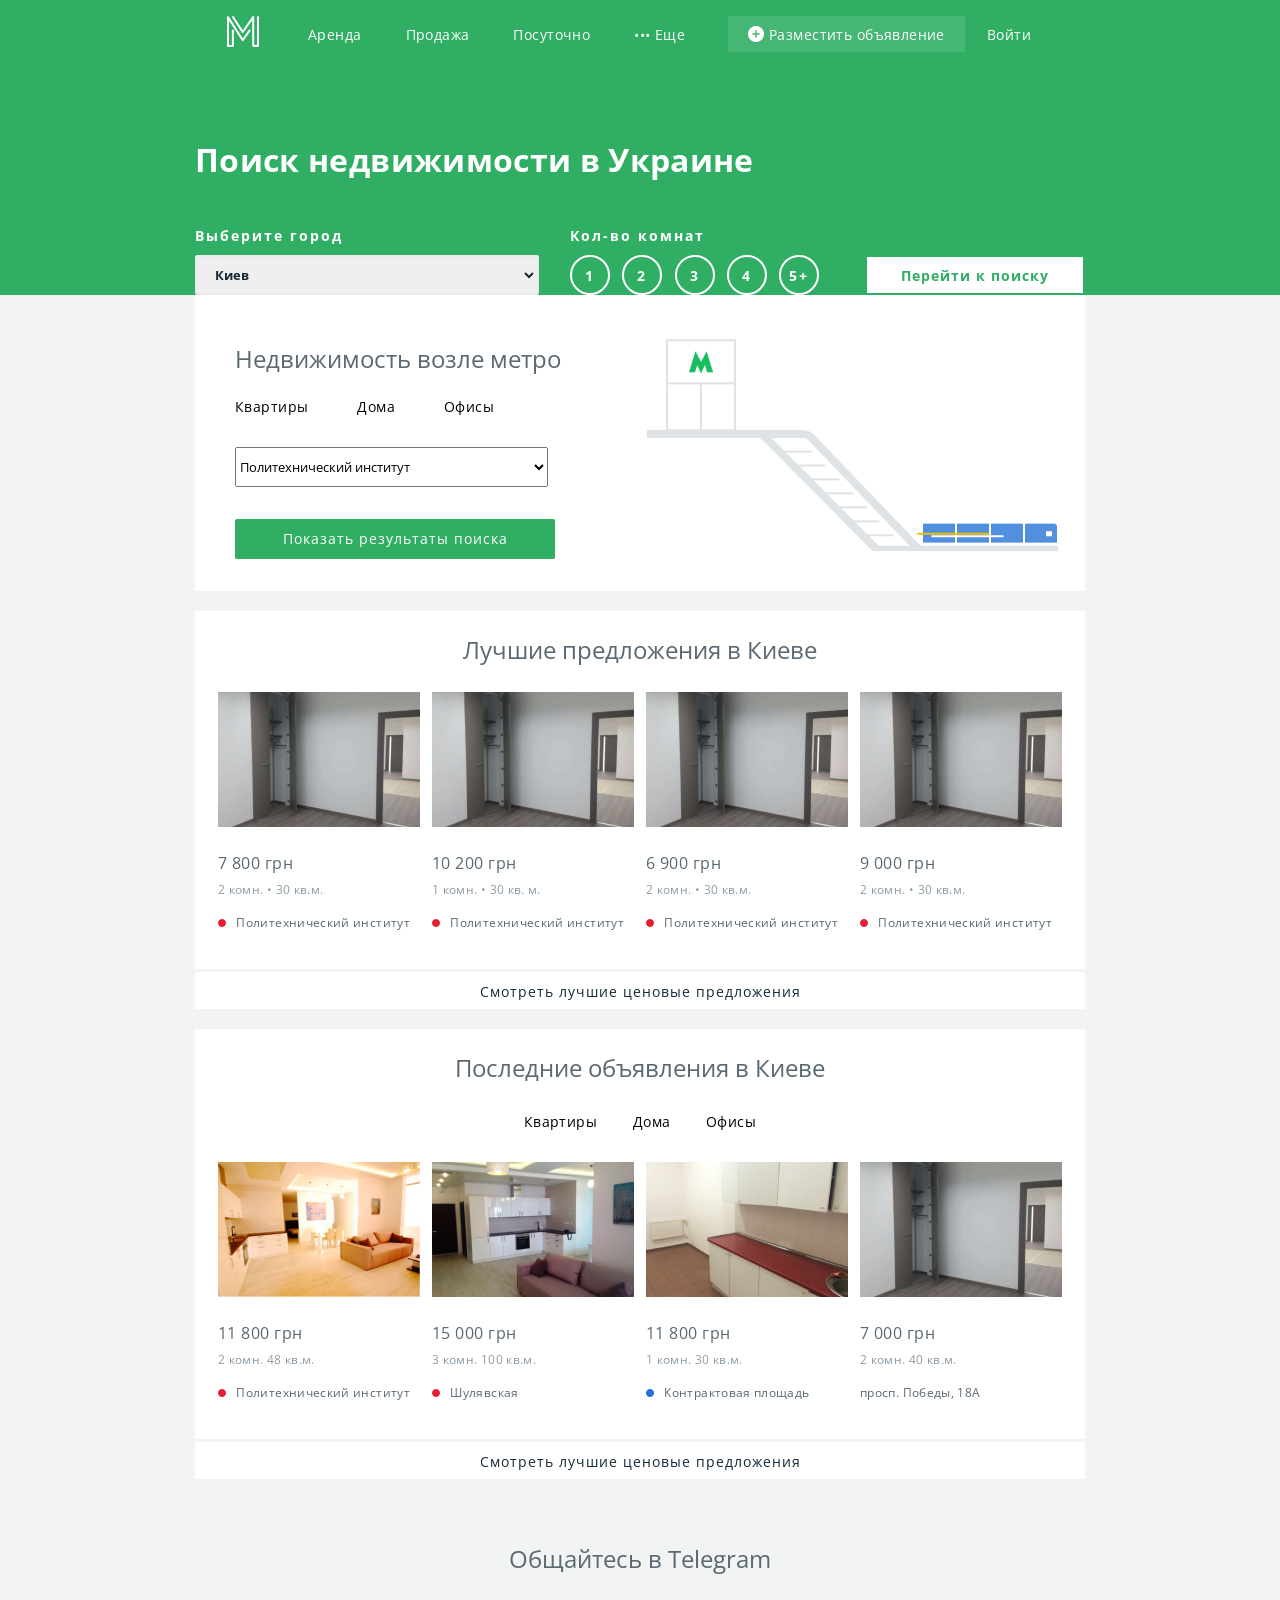
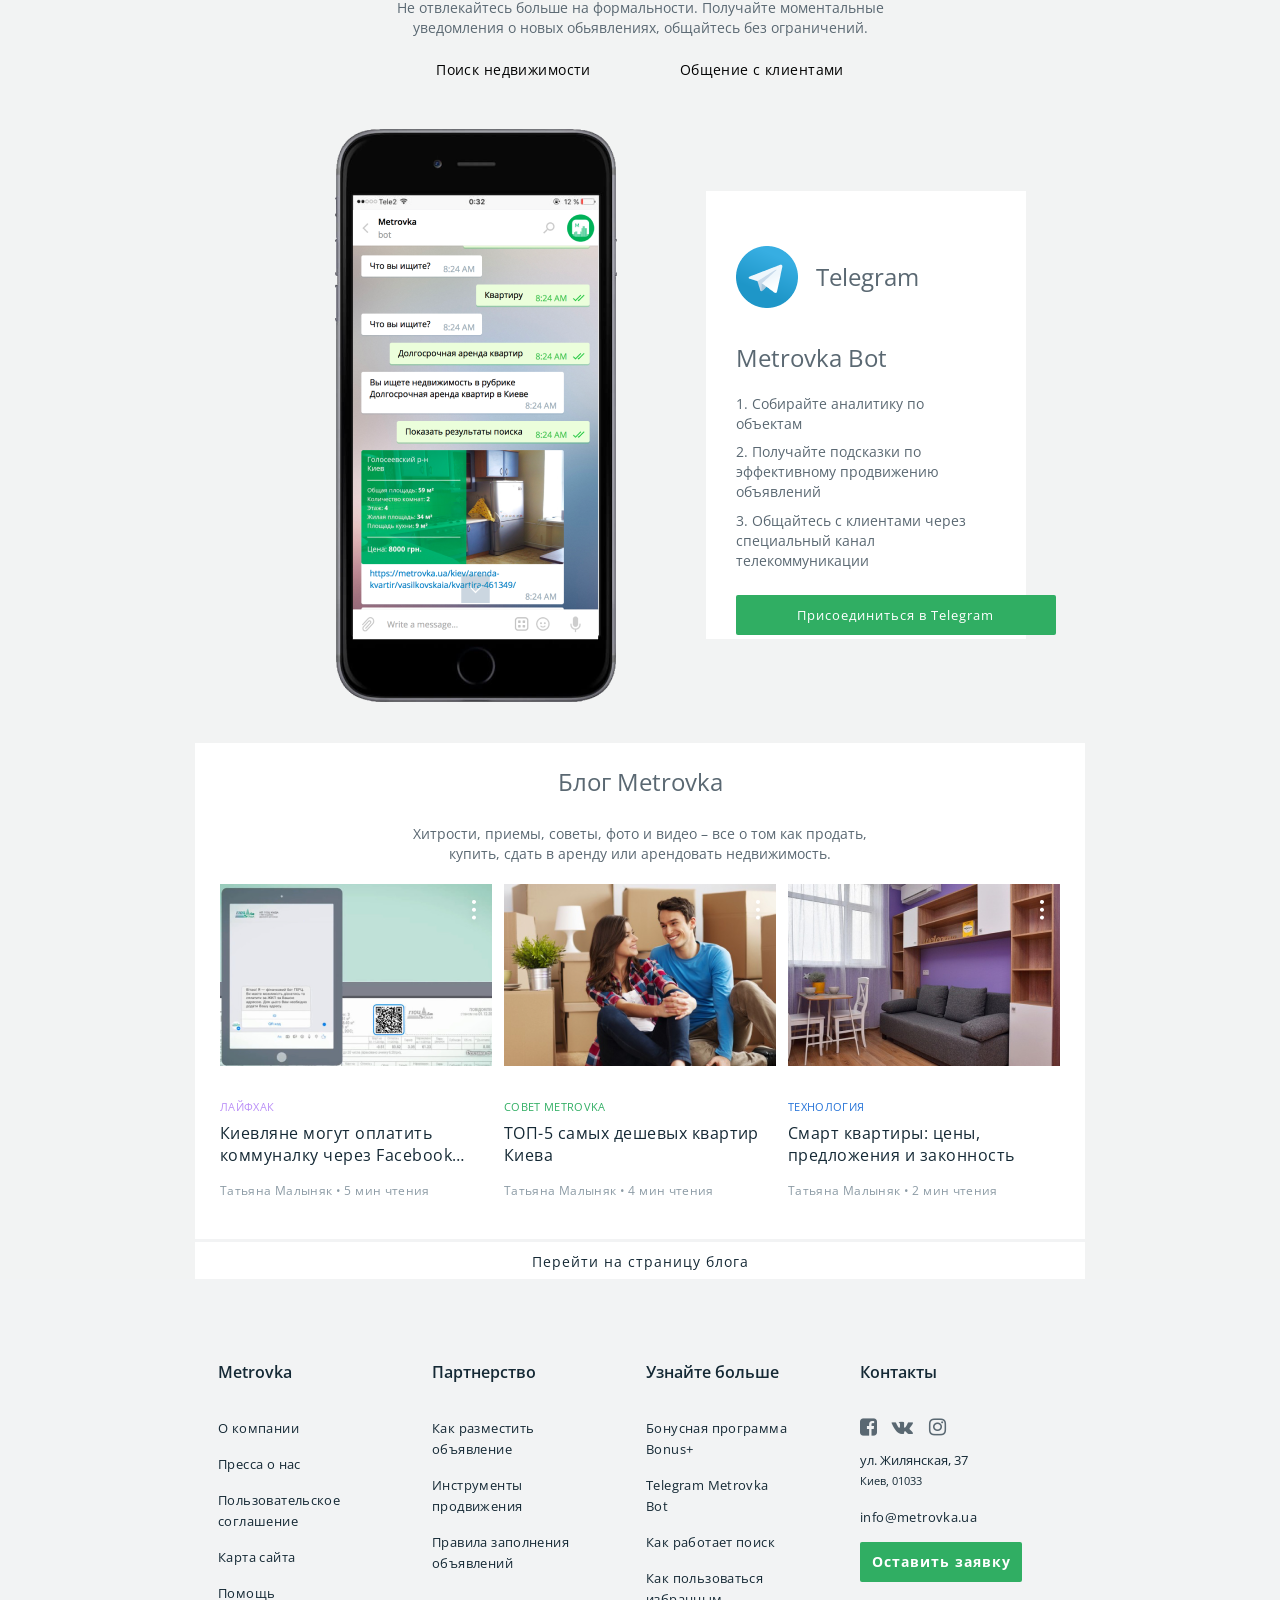
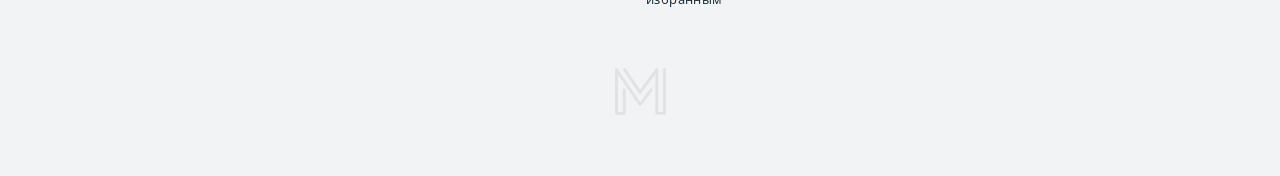
==== index.html @ c23dddf8 "Initial commit" ====
<!DOCTYPE html>
<html lang="en">
<head>
    <meta charset="UTF-8">
    <title>Metrovka – Поиск недвижимости в Украине</title>
    <meta name="viewport" content="width=device-width, initial-scale=1">
    <link href="app/style.css" rel="stylesheet">
    <link href="https://fonts.googleapis.com/css?family=Open+Sans" rel="stylesheet">
    <link href="https://maxcdn.bootstrapcdn.com/font-awesome/4.7.0/css/font-awesome.min.css" rel="stylesheet" integrity="sha384-wvfXpqpZZVQGK6TAh5PVlGOfQNHSoD2xbE+QkPxCAFlNEevoEH3Sl0sibVcOQVnN" crossorigin="anonymous">
</head>
<body>

<header class="header homepage-header">
    <div class="header__container">
        <nav class="header__nav homepage-header__nav">
            <div class="header__nav-logo"><a href="#"><img src="materials/img/logo-header.png"></a></div>
            <ul class="header__nav-choose">
                <li class="nav__link nav__link-white"><a href="#" >Аренда</a></li>
                <li class="nav__link nav__link-white"><a href="#" >Продажа</a></li>
                <li class="nav__link nav__link-white"><a href="#" >Посуточно</a></li>
                <li class="nav__link nav__link-white"><a href="#" > ••• Еще</a></li>
            </ul>
            <ul class="header__nav-actions">
                <li class="nav__link nav__link-white nav__post"><a href="#"><img src="materials/img/plus.png"> Разместить объявление</a></li>
                <li class="nav__link nav__link-white header__signin"><a href="#">Войти</a></li>
            </ul>
        </nav>
        <h1 class="header__form-name">Поиск недвижимости в Украине</h1>
        <form class="header__form">
            <label class="header__select-label select-label">
                Выберите город
                <select class="header__select select">
                    <option class="select-options">Киев</option>
                    <option class="select-options">Одесса</option>
                </select>
            </label>
            <label class="header__checkbox_main-label">
                Кол-во комнат
                <div class="header__checkbox-block">
                    <label class="header__checkbox_label">
                        <input type="checkbox" name="room1">
                        <span class="checkbox-span checkbox_span-white">1</span>
                    </label>
                    <label class="header__checkbox_label">
                        <input type="checkbox" name="room2">
                        <span class="checkbox-span checkbox_span-white">2</span>
                    </label>
                    <label class="header__checkbox_label">
                        <input type="checkbox" name="room3">
                        <span class="checkbox-span checkbox_span-white">3</span>
                    </label>
                    <label class="header__checkbox_label">
                        <input type="checkbox" name="room4">
                        <span class="checkbox-span checkbox_span-white">4</span>
                    </label>
                    <label class="header__checkbox_label">
                        <input type="checkbox" name="room5">
                        <span class="checkbox-span checkbox_span-white">5+</span>
                    </label>
                </div>
            </label>
            <button class="btn btn-secondary hedear-form__btn">Перейти к поиску</button>
        </form>
    </div>
</header>
<section class="offer__finder">
    <div class="wrapper">
        <div class="input">
            <a href="#"><h2>Недвижимость возле метро</h2></a>
            <ul class="nav">
                <li><a href="#">Квартиры</a></li>
                <li><a href="#">Дома</a></li>
                <li><a href="#">Офисы</a></li>
            </ul>
            <select>
                <option disabled selected>Политехнический институт</option>
                <option>Нивки</option>
                <option>Оболонь</option>
            </select>
            <a class="show__results" href="app/listing.html">Показать результаты поиска</a>
        </div>
        <img src="materials/img/metro.png">
    </div>
</section>
<section class="best__offer">
    <h2>Лучшие предложения в Киеве</h2>
    <div class="slider">
        <div class="slider_element">
            <a href="#"> <img class="photo" src="materials/img/offer.png">
            <a class="cost">7 800 грн <img class="checked" src="materials/img/check.png"></a>
            <a class="square">2 комн. • 30 кв.м.</a>
            <a class="location"><img src="materials/img/red_dot.png"> Политехнический институт</a>
            </a>
        </div>
        <div class="slider_element">
            <a href="#"><img class="photo" src="materials/img/offer.png">
            <a class="cost">10 200 грн <img class="checked" src="materials/img/check.png"></a>
            <a class="square">1 комн. • 30 кв. м. </a>
            <a class="location"><img src="materials/img/red_dot.png"> Политехнический институт</a>
            </a>
        </div>
        <div class="slider_element">
            <a href="#"><img  class="photo" src="materials/img/offer.png">
            <a class="cost">6 900 грн <img class="checked" src="materials/img/check.png"></a>
            <a class="square">2 комн.  •  30 кв.м.</a>
            <a class="location"><img src="materials/img/red_dot.png"> Политехнический институт</a>
            </a>
        </div>
        <div class="slider_element">
            <a href="#"><img  class="photo" src="materials/img/offer.png">
            <a class="cost">9 000 грн <img class="checked" src="materials/img/check.png"></a>
            <a class="square">2 комн.  •  30 кв.м.</a>
            <a class="location"><img src="materials/img/red_dot.png"> Политехнический институт</a>
            </a>
        </div>
    </div>
    <a href="#" class="show__best">Смотреть лучшие ценовые предложения</a>
</section>
<section class="last__offer">
    <h2>Последние объявления в Киеве</h2>
        <ul class="nav">
            <li><a href="#">Квартиры</a></li>
            <li><a href="#">Дома</a></li>
            <li><a href="#">Офисы</a></li>
        </ul>
    <div class="slider">
        <div class="slider_element">
            <a href="#"><img  class="photo" src="materials/img/last_offer_1.png">
            <a class="cost">11 800 грн <img class="checked"  src="materials/img/check.png"></a>
            <a class="square">2 комн. 48 кв.м.</a>
            <a class="location"><img src="materials/img/red_dot.png"> Политехнический институт</a>
            </a>
        </div>
        <div class="slider_element">
            <a href="#"><img  class="photo" src="materials/img/last_offer_2.png">
            <a class="cost">15 000 грн <img  class="checked" src="materials/img/check.png"></a>
            <a class="square">3 комн. 100 кв.м.</a>
            <a class="location"><img src="materials/img/red_dot.png"> Шулявская</a>
            </a>
        </div>
        <div class="slider_element">
            <a href="#"><img  class="photo" src="materials/img/last_offer_3.png">
            <a class="cost">11 800 грн <img  class="checked" src="materials/img/check.png"></a>
            <a class="square">1 комн. 30 кв.м.</a>
            <a class="location"><img src="materials/img/blue_dot.png"> Контрактовая площадь</a>
            </a>
        </div>
        <div class="slider_element">
            <a href="#"><img  class="photo" src="materials/img/last_offer_4.png">
            <a class="cost">7 000 грн <img  class="checked" src="materials/img/check.png"></a>
            <a class="square">2 комн. 40 кв.м.</a>
            <a class="location">просп. Победы, 18А</a>
            </a>
        </div>
    </div>
    <a href="#" class="show__best">Смотреть лучшие ценовые предложения</a>
</section>
<section class="connection">
    <div class="top">
        <h2>Общайтесь в Telegram</h2>
        <p>Не отвлекайтесь больше на формальности. Получайте моментальные уведомления о новых обьявлениях, общайтесь без ограничений.</p>
    </div>
        <ul class="nav">
            <li><a href="#">Поиск недвижимости</a></li>
            <li><a href="#">Общение с клиентами</a></li>
        </ul>
        <div class="content">
            <img class="phone_pic" src="materials/img/phone.png">
            <div class="telegram">
                <div class="wrapper">
                    <div class="top">
                        <img src="materials/img/telegram.png">
                        <h2>Telegram</h2>
                    </div>
                    <h2>Metrovka Bot</h2>
                    <ul class="instruction">
                        <li>1. Собирайте аналитику по объектам</li>
                        <li>2. Получайте подсказки по эффективному продвижению объявлений</li>
                        <li>3. Общайтесь с клиентами через специальный канал телекоммуникации</li>
                    </ul>
                    <a href="#" class="join">Присоединиться в Telegram</a>
                </div>
            </div>
        </div>
        <a><img src=""></a>
</section>
<section class="blog">
    <div class="top">
        <h2>Блог Metrovka</h2>
        <p>Хитрости, приемы, советы, фото и видео – все о том как продать, купить, сдать в аренду или арендовать недвижимость.</p>
    </div>
    <div class="content">
        <div class="content_element">
            <a href="#">
                <img  class="photo" src="materials/img/blog_1.png">
                <a class="purple">Лайфхак</a>
                <a class="topic">Киевляне могут оплатить коммуналку через Facebook…</a>
                <a class="author">Татьяна Малыняк  •  5 мин чтения</a>
            </a>
        </div>
        <div class="content_element">
            <a href="#">
                <img  class="photo" src="materials/img/blog_2.png">
                <a class="green">Совет Metrovka</a>
                <a class="topic">ТОП-5 самых дешевых квартир Киева</a>
                <a class="author">Татьяна Малыняк  •  4 мин чтения</a>
            </a>
        </div>
        <div class="content_element">
            <a href="#">
                <img  class="photo" src="materials/img/blog_3.png">
                <a class="blue">Технология</a>
                <a class="topic">Смарт квартиры: цены, предложения и законность</a>
                <a class="author">Татьяна Малыняк  •  2 мин чтения</a>
            </a>
        </div>
    </div>
    <a href="#" class="show__best">Перейти на страницу блога</a>
</section>
<footer class="footer">
    <div class="footer__container">
        <div class="footer__grid">
            <div class="footer-grid__item footer-block">
                <h3 class="footer-block__title">Metrovka</h3>
                <div class="footer-block__content">
                    <ul class="footer-menu">
                        <li class="footer-menu__item">
                            <a href="#" class="footer-menu__item-link">О компании</a>
                        </li>
                        <li class="footer-menu__item">
                            <a href="#" class="footer-menu__item-link">Пресса о нас</a>
                        </li>
                        <li class="footer-menu__item">
                            <a href="#" class="footer-menu__item-link">Пользовательское соглашение</a>
                        </li>
                        <li class="footer-menu__item">
                            <a href="#" class="footer-menu__item-link">Карта сайта</a>
                        </li>
                        <li class="footer-menu__item">
                            <a href="#" class="footer-menu__item-link">Помощь</a>
                        </li>
                    </ul>
                </div>
            </div>
            <div class="footer-grid__item footer-block">
                <h3 class="footer-block__title">Партнерство</h3>
                <div class="footer-block__content">
                    <ul class="footer-menu">
                        <li class="footer-menu__item">
                            <a href="#" class="footer-menu__item-link">Как разместить объявление</a>
                        </li>
                        <li class="footer-menu__item">
                            <a href="#" class="footer-menu__item-link">Инструменты продвижения</a>
                        </li>
                        <li class="footer-menu__item">
                            <a href="#" class="footer-menu__item-link">Правила заполнения объявлений</a>
                        </li>
                    </ul>
                </div>
            </div>
            <div class="footer-grid__item footer-block">
                <h3 class="footer-block__title">Узнайте больше</h3>
                <div class="footer-block__content">
                    <ul class="footer-menu">
                        <li class="footer-menu__item">
                            <a href="#" class="footer-menu__item-link">Бонусная программа Bonus+</a>
                        </li>
                        <li class="footer-menu__item">
                            <a href="#" class="footer-menu__item-link">Telegram Metrovka Bot</a>
                        </li>
                        <li class="footer-menu__item">
                            <a href="#" class="footer-menu__item-link">Как работает поиск</a>
                        </li>
                        <li class="footer-menu__item">
                            <a href="#" class="footer-menu__item-link">Как пользоваться избранным</a>
                        </li>
                    </ul>
                </div>
            </div>
            <div class="footer-grid__item footer-block">
                <h3 class="footer-block__title">Контакты</h3>
                <div class="footer-block__content">
                    <ul class="footer-menu">
                        <ul class=social-icons>
                            <li class=social-icons__item>
                                <a href="#"><i class="fa fa-facebook-square" aria-hidden="true"></i></a>
                            </li>
                            <li class=social-icons__item>
                                <a href="#"><i class="fa fa-vk" aria-hidden="true"></i></a>
                            </li>
                            <li class=social-icons__item>
                                <a href="#"><i class="fa fa-instagram" aria-hidden="true"></i></a>
                            </li>
                        </ul>
                        <li class="footer-menu__item">
                            <div class="footer-menu__item-address">
                                ул. Жилянская, 37<br>
                                <small>Киев, 01033</small>
                            </div>
                        </li>
                        <li class="footer-menu__item">
                            <a class="footer-menu__item-link" href="mailto:info@metrovka.ua">info@metrovka.ua</a>
                        </li>
                        <a href="#openPopup" class="btn btn-primary footer-menu__btn">Оставить заявку</a>
                    </ul>
                </div>
            </div>
        </div>
        <div class="footer__logo">
            <a href="/"><img src="materials/img/logo-footer.png"></a>
        </div>
    </div>
</footer>

</body>
</html>
---- app/style.css ----
a,body,html,li,ol,ul{margin:0;padding:0;color:#5a6872;font-family:'Open Sans',sans-serif,lighter;text-decoration:none}body{background:rgba(90,104,114,.08)}h2{font-size:1.5em;font-weight:400;letter-spacing:0}h3{font-weight:500;font-size:1em}a{letter-spacing:.03em}.best__offer .nav,.blog .nav,.connection .nav,.last__offer .nav,.nav,.offer__finder .wrapper .input .nav{list-style-type:none;display:-ms-flexbox;display:flex;text-align:center;text-decoration:none;margin-bottom:30px}.best__offer .nav a,.blog .nav a,.connection .nav a,.last__offer .nav a,.nav a,.offer__finder .wrapper .input .nav a{position:relative;color:#000;font-size:.875em;text-decoration:none}.nav a:hover,.offer__finder .wrapper .input .nav a:hover{color:#30ae63}.best__offer .nav a:before,.blog .nav a:before,.connection .nav a:before,.last__offer .nav a:before,.nav a:before,.offer__finder .wrapper .input .nav a:before{content:"";position:absolute;width:100%;height:2px;top:20px;bottom:0;left:0;background-color:#30ae63;visibility:hidden;transform:scaleX(0);transition:all .3s ease-in-out 0s}.nav a:hover:before,.offer__finder .wrapper .input .nav a:hover:before{visibility:visible;transform:scaleX(1)}.offer__finder{margin:0 auto;background:#fff;max-width:890px}.offer__finder .wrapper{display:-ms-flexbox;display:flex}.offer__finder .wrapper img{padding-left:86px;padding-top:44px;margin-bottom:40px}.offer__finder .wrapper .input{max-width:370px;padding-top:27px;padding-left:40px}.offer__finder .wrapper .input select{width:23.5em;height:3em;margin-bottom:32px}.offer__finder .wrapper .input .nav li{padding-right:15%}.footer-menu__btn,.show__results{display:block;background-color:#30ae63;border-radius:2px;width:320px;height:40px;line-height:40px;font-size:.9em;color:#fff;text-align:center;letter-spacing:1px}.best__offer,.blog,.last__offer{margin:0 auto;background:#fff;max-width:890px}.best__offer .top,.blog .top,.last__offer .top{margin-bottom:20px}.best__offer .header,.blog .header,.last__offer .header{margin-bottom:3%}.best__offer .nav,.best__offer .offer__finder .wrapper .input .nav,.blog .nav,.blog .offer__finder .wrapper .input .nav,.last__offer .nav,.last__offer .offer__finder .wrapper .input .nav,.offer__finder .wrapper .input .best__offer .nav,.offer__finder .wrapper .input .blog .nav,.offer__finder .wrapper .input .last__offer .nav{-ms-flex-pack:center;justify-content:center}.best__offer .nav li,.best__offer .offer__finder .wrapper .input .nav li,.blog .nav li,.blog .offer__finder .wrapper .input .nav li,.last__offer .nav li,.last__offer .offer__finder .wrapper .input .nav li,.offer__finder .wrapper .input .best__offer .nav li,.offer__finder .wrapper .input .blog .nav li,.offer__finder .wrapper .input .last__offer .nav li{padding:0 2% 0 2%}.best__offer h2,.blog h2,.last__offer h2{padding-top:22px;text-align:center;margin-bottom:26px}.best__offer p,.blog p,.last__offer p{margin:0 auto;font-size:.875em;max-width:476px;line-height:20px;text-align:center}.best__offer .content,.best__offer .slider,.blog .content,.blog .slider,.last__offer .content,.last__offer .slider{display:-ms-flexbox;display:flex;margin:0 auto;-ms-flex-pack:center;justify-content:center;margin-bottom:2%}.best__offer .content .content_element,.best__offer .content .slider_element,.best__offer .slider .content_element,.best__offer .slider .slider_element,.blog .content .content_element,.blog .content .slider_element,.blog .slider .content_element,.blog .slider .slider_element,.last__offer .content .content_element,.last__offer .content .slider_element,.last__offer .slider .content_element,.last__offer .slider .slider_element{-ms-flex-align:baseline;align-items:baseline;display:-ms-flexbox;display:flex;-ms-flex-direction:column;flex-direction:column;padding:0 6px 0 6px}.best__offer .content .content_element .cost,.best__offer .content .slider_element .cost,.best__offer .slider .content_element .cost,.best__offer .slider .slider_element .cost,.blog .content .content_element .cost,.blog .content .slider_element .cost,.blog .slider .content_element .cost,.blog .slider .slider_element .cost,.last__offer .content .content_element .cost,.last__offer .content .slider_element .cost,.last__offer .slider .content_element .cost,.last__offer .slider .slider_element .cost{display:-ms-flexbox;display:flex;font-size:1em;margin-bottom:7px}.best__offer .content .content_element .blue,.best__offer .content .content_element .green,.best__offer .content .content_element .purple,.best__offer .content .slider_element .blue,.best__offer .content .slider_element .green,.best__offer .content .slider_element .purple,.best__offer .slider .content_element .blue,.best__offer .slider .content_element .green,.best__offer .slider .content_element .purple,.best__offer .slider .slider_element .blue,.best__offer .slider .slider_element .green,.best__offer .slider .slider_element .purple,.blog .content .content_element .blue,.blog .content .content_element .green,.blog .content .content_element .purple,.blog .content .slider_element .blue,.blog .content .slider_element .green,.blog .content .slider_element .purple,.blog .slider .content_element .blue,.blog .slider .content_element .green,.blog .slider .content_element .purple,.blog .slider .slider_element .blue,.blog .slider .slider_element .green,.blog .slider .slider_element .purple,.last__offer .content .content_element .blue,.last__offer .content .content_element .green,.last__offer .content .content_element .purple,.last__offer .content .slider_element .blue,.last__offer .content .slider_element .green,.last__offer .content .slider_element .purple,.last__offer .slider .content_element .blue,.last__offer .slider .content_element .green,.last__offer .slider .content_element .purple,.last__offer .slider .slider_element .blue,.last__offer .slider .slider_element .green,.last__offer .slider .slider_element .purple{text-transform:uppercase;font-size:.688em;margin-bottom:3%}.best__offer .content .content_element .purple,.best__offer .content .slider_element .purple,.best__offer .slider .content_element .purple,.best__offer .slider .slider_element .purple,.blog .content .content_element .purple,.blog .content .slider_element .purple,.blog .slider .content_element .purple,.blog .slider .slider_element .purple,.last__offer .content .content_element .purple,.last__offer .content .slider_element .purple,.last__offer .slider .content_element .purple,.last__offer .slider .slider_element .purple{color:#ba8ff7}.best__offer .content .content_element .green,.best__offer .content .slider_element .green,.best__offer .slider .content_element .green,.best__offer .slider .slider_element .green,.blog .content .content_element .green,.blog .content .slider_element .green,.blog .slider .content_element .green,.blog .slider .slider_element .green,.last__offer .content .content_element .green,.last__offer .content .slider_element .green,.last__offer .slider .content_element .green,.last__offer .slider .slider_element .green{color:#30ae63}.best__offer .content .content_element .blue,.best__offer .content .slider_element .blue,.best__offer .slider .content_element .blue,.best__offer .slider .slider_element .blue,.blog .content .content_element .blue,.blog .content .slider_element .blue,.blog .slider .content_element .blue,.blog .slider .slider_element .blue,.last__offer .content .content_element .blue,.last__offer .content .slider_element .blue,.last__offer .slider .content_element .blue,.last__offer .slider .slider_element .blue{color:#2573d8}.best__offer .content .content_element .topic,.best__offer .content .slider_element .topic,.best__offer .slider .content_element .topic,.best__offer .slider .slider_element .topic,.blog .content .content_element .topic,.blog .content .slider_element .topic,.blog .slider .content_element .topic,.blog .slider .slider_element .topic,.last__offer .content .content_element .topic,.last__offer .content .slider_element .topic,.last__offer .slider .content_element .topic,.last__offer .slider .slider_element .topic{color:#152935;font-size:1em;max-width:272px;margin-bottom:6%}.best__offer .content .content_element .author,.best__offer .content .content_element .square,.best__offer .content .slider_element .author,.best__offer .content .slider_element .square,.best__offer .slider .content_element .author,.best__offer .slider .content_element .square,.best__offer .slider .slider_element .author,.best__offer .slider .slider_element .square,.blog .content .content_element .author,.blog .content .content_element .square,.blog .content .slider_element .author,.blog .content .slider_element .square,.blog .slider .content_element .author,.blog .slider .content_element .square,.blog .slider .slider_element .author,.blog .slider .slider_element .square,.last__offer .content .content_element .author,.last__offer .content .content_element .square,.last__offer .content .slider_element .author,.last__offer .content .slider_element .square,.last__offer .slider .content_element .author,.last__offer .slider .content_element .square,.last__offer .slider .slider_element .author,.last__offer .slider .slider_element .square{font-size:.75em;color:#8c9ba5;margin-bottom:8%}.best__offer .content .content_element .location,.best__offer .content .slider_element .location,.best__offer .slider .content_element .location,.best__offer .slider .slider_element .location,.blog .content .content_element .location,.blog .content .slider_element .location,.blog .slider .content_element .location,.blog .slider .slider_element .location,.last__offer .content .content_element .location,.last__offer .content .slider_element .location,.last__offer .slider .content_element .location,.last__offer .slider .slider_element .location{font-size:.75em;margin-bottom:10%}.best__offer .content .content_element .location img,.best__offer .content .slider_element .location img,.best__offer .slider .content_element .location img,.best__offer .slider .slider_element .location img,.blog .content .content_element .location img,.blog .content .slider_element .location img,.blog .slider .content_element .location img,.blog .slider .slider_element .location img,.last__offer .content .content_element .location img,.last__offer .content .slider_element .location img,.last__offer .slider .content_element .location img,.last__offer .slider .slider_element .location img{margin-right:7px}.best__offer .content .content_element .checked,.best__offer .content .slider_element .checked,.best__offer .slider .content_element .checked,.best__offer .slider .slider_element .checked,.blog .content .content_element .checked,.blog .content .slider_element .checked,.blog .slider .content_element .checked,.blog .slider .slider_element .checked,.last__offer .content .content_element .checked,.last__offer .content .slider_element .checked,.last__offer .slider .content_element .checked,.last__offer .slider .slider_element .checked{padding-left:21px;width:18px}.best__offer .content .content_element .photo,.best__offer .content .slider_element .photo,.best__offer .slider .content_element .photo,.best__offer .slider .slider_element .photo,.blog .content .content_element .photo,.blog .content .slider_element .photo,.blog .slider .content_element .photo,.blog .slider .slider_element .photo,.last__offer .content .content_element .photo,.last__offer .content .slider_element .photo,.last__offer .slider .content_element .photo,.last__offer .slider .slider_element .photo{margin-bottom:10%}.best__offer .show__best,.blog .show__best,.last__offer .show__best{display:block;border-top:rgba(90,104,114,.08) solid;width:100%;height:40px;line-height:40px;font-size:.9em;color:#152935;text-align:center;letter-spacing:1px;position:relative;text-decoration:none}.best__offer .show__best:hover,.blog .show__best:hover,.last__offer .show__best:hover{color:#30ae63}.best__offer .show__best:before,.blog .show__best:before,.last__offer .show__best:before{content:"";position:absolute;width:100%;height:2px;bottom:0;left:0;background-color:#30ae63;visibility:hidden;transform:scaleX(0);transition:all .3s ease-in-out 0s}.best__offer .show__best:hover:before,.blog .show__best:hover:before,.last__offer .show__best:hover:before{visibility:visible;transform:scaleX(1)}.connection{margin:0 auto;max-width:890px}.connection .top{padding-top:63px;margin-bottom:20px}.connection .top h2{text-align:center;margin:0 auto;margin-bottom:23px;max-width:500px}.connection .top p{margin:0 auto;font-size:.875em;max-width:500px;line-height:20px;text-align:center}.connection .nav,.connection .offer__finder .wrapper .input .nav,.offer__finder .wrapper .input .connection .nav{-ms-flex-pack:center;justify-content:center;margin-bottom:5.4%}.connection .nav li,.connection .offer__finder .wrapper .input .nav li,.offer__finder .wrapper .input .connection .nav li{padding:0 5% 0 5%}.connection .content{display:-ms-flexbox;display:flex;-ms-flex-pack:center;justify-content:center}.connection .content img{padding-left:9%}.connection .content .telegram{background:#fff;max-width:890px;margin:7% 0 7% 10%}.connection .content .telegram .wrapper{padding-left:9.5%;padding-right:17%}.connection .content .telegram .top{display:-ms-inline-flexbox;display:inline-flex;-ms-flex-align:center;align-items:center;padding-top:55px;margin-bottom:13px}.connection .content .telegram .top h2{margin:0}.connection .content .telegram .top img{padding-left:0;margin-right:11%}.connection .content .telegram .instruction{max-width:320px;list-style-type:none;line-height:1.25em;margin-bottom:10%}.connection .content .telegram .instruction li{font-size:.875em;margin-bottom:3.75%}.connection .content .telegram .join{display:block;background-color:#30ae63;border-radius:2px;width:320px;height:40px;line-height:40px;font-size:.8em;color:#fff;text-align:center;letter-spacing:1px}ins{background-color:#ff9;color:#000;text-decoration:none}mark{background-color:#ff9;color:#000;font-style:italic;font-weight:700}del{text-decoration:line-through}abbr[title],dfn[title]{border-bottom:1px dotted;cursor:help}table{border-collapse:collapse;border-spacing:0}hr{display:block;height:1px;border:0;border-top:1px solid #ccc;margin:1em 0;padding:0}input,select{vertical-align:middle}*{box-sizing:border-box}body{width:100%;height:100%}body *{font-family:"Open Sans",Arial,sans-serif}body,html{min-width:320px}.main-content{width:100%;background-color:#f2f3f4}.btn{cursor:pointer;height:40px;font-weight:700;letter-spacing:1px;padding:0 34px;font-size:14px}.btn-secondary{background-color:#fff;border:2px solid #30ae63;color:#30ae63}.btn-secondary:hover{background-color:#30ae63;border-color:#fff;color:#fff}.btn-primary{background-color:#30ae63;color:#fff}.btn-primary:hover{background-color:#50db88}.nav__link{margin:0 22px;display:-ms-flexbox;display:flex}.nav__link a{font-size:14px;padding:5px 0;display:-ms-flexbox;display:flex;-ms-flex-align:center;align-items:center}.nav__link-white a{color:#fff}.nav__link-black a{color:#000}.section-title,.simple-title{color:#000;font-size:24px;font-weight:400}.main__container{background-color:#fff;max-width:890px;margin:0 auto;padding:0 39px}.checkbox-span{border-radius:50%;display:-ms-flexbox;display:flex;-ms-flex-align:center;align-items:center;-ms-flex-pack:center!important;justify-content:center!important;cursor:pointer;height:40px;width:40px}.checkbox_span-white{border:2px solid #fff}.checkbox_span-white .active,.checkbox_span-white:active,.checkbox_span-white:focus,.checkbox_span-white:hover{background-color:#fff;color:#152935}.checkbox_span-green{border:2px solid #e9e9e9}.checkbox_span-green .active,.checkbox_span-green:active,.checkbox_span-green:focus,.checkbox_span-green:hover{background-color:#fff;color:#152935}input[type=checkbox]{display:none}input[type=checkbox]:checked+.checkbox_span-white{background-color:#fff;color:#152935}input[type=checkbox]:checked+.checkbox_span-green{background-color:#30ae63;color:#fff}.select{height:40px;border-radius:2px;border:2px solid #e9e9e9;cursor:pointer}.header{background:#30ae63 center bottom no-repeat;width:100%}.header *{color:#fff}.homepage-header{background-image:url(../app/materials/img/header-background.jpg)}.homepage-header__nav{padding:1em 2em;background:#30ae63}.header__container{margin:0 auto;width:890px;display:-ms-flexbox;display:flex;-ms-flex-direction:column;flex-direction:column}.header__nav{display:-ms-flexbox;display:flex;-ms-flex-align:stretch;align-items:stretch}.header__nav-actions,.header__nav-choose{display:-ms-flexbox;display:flex}.header__nav-choose{-ms-flex:1;flex:1;-ms-flex-pack:start;justify-content:flex-start}.header__nav-choose a{position:relative;color:#fff;font-size:.875em;text-decoration:none}.header__nav-choose a:hover{color:#fff}.header__nav-choose a:before{content:"";position:absolute;width:100%;height:2px;top:30px;bottom:0;left:0;background-color:#fff;visibility:hidden;transform:scaleX(0);transition:all .3s ease-in-out 0s}.header__nav-choose a:hover:before{visibility:visible;transform:scaleX(1)}.header__nav-logo{margin-right:27px}.header__checkbox_main-label,.header__select-label{font-size:14px;letter-spacing:2px;display:-ms-flexbox;display:flex;-ms-flex-direction:column;flex-direction:column;width:28%;font-weight:700}.header__checkbox_main-label *,.header__select-label *{display:-ms-flexbox;display:flex;-ms-flex-pack:justify;justify-content:space-between;font-weight:700}.header__checkbox_main-label{margin-left:80px;letter-spacing:2px}.header__select{margin-top:10px;padding-left:14px;width:344px;color:#152935;font-weight:700}.header__select *{color:#152935;font-weight:700}.header__checkbox-block{margin-top:10px}.header__form{display:-ms-flexbox;display:flex;-ms-flex-pack:justify;justify-content:space-between;-ms-flex-align:end;align-items:flex-end}.header__form-name{font-size:2em;margin-top:70px;letter-spacing:.35px;margin-bottom:45px}.header____signin{margin-right:0}.header__nav-actions .nav__post{background-color:rgba(255,255,255,.1);margin:0}.header__nav-actions .nav__post a{padding:5px 20px}.header__nav-actions .nav__post a.active,.header__nav-actions .nav__post a:active,.header__nav-actions .nav__post a:focus,.header__nav-actions .nav__post a:hover{background-color:rgba(0,0,0,.1);border:none;padding:5px 20px}.header__nav-actions .nav__post img{margin-right:5px}.header .btn-secondary{color:#30ae63}.header .btn-secondary:hover{color:#fff}@media screen and (max-width:700px){.header__form{display:-ms-flexbox;display:flex;-ms-flex-pack:justify;justify-content:space-between;-ms-flex-direction:column;flex-direction:column}}.footer{background-color:#f2f3f4;width:100%}.footer__container{max-width:890px;margin:0 auto;padding:56px 23px}.footer__grid{display:-ms-flexbox;display:flex;-ms-flex-align:start;align-items:flex-start;padding-top:10px;padding-bottom:44px}.footer__logo{text-align:center}.footer-block__title{font-size:1em;font-weight:600;color:#152935;margin-bottom:19px}.footer-menu{list-style:none}.footer-menu__item{line-height:20px;margin-bottom:15px}.footer-menu__item-address,.footer-menu__item-link{font-size:13px;font-weight:400;color:#152935}.footer-menu__item-address small{font-size:11px}.footer-grid__item{margin-left:44px;width:170px}.footer-grid__item:first-child{margin-left:0}.social-icons{display:-ms-flexbox;display:flex;-ms-flex-align:center;align-items:center;list-style:none;margin-bottom:11px}.social-icons i{padding-right:10%;margin-bottom:3%;font-size:20px}.social-icons__item{margin-left:15px}.social-icons__item:first-child{margin:0}.social-icons__item-link{display:inline-block;width:30px;height:30px;vertical-align:middle;text-align:center}.footer-menu__btn{width:162px;padding:0}.select1{width:115px;font-size:14px;border:none;outline:0;color:#8c9ba5;background-color:transparent}.select2{width:75px;font-size:14px;border:none;outline:0;color:#8c9ba5;background-color:transparent}.long-term-rental{margin:1em 1em 1em 1em}.long-term-rental__variants{display:-ms-flexbox;display:flex;-ms-flex-direction:row;font-size:.875em;flex-direction:row;-ms-flex-pack:justify;justify-content:space-between}.links__item{text-decoration:none;color:#2573d8}.long-term-rental__links{font-size:.875em}.long-term-rental__heading{font-size:1.25em;margin-bottom:.5em;margin-top:.5em}.variants__number{font-size:14px}.variants__dropdowns{display:-ms-flexbox;display:flex}@media screen and (max-width:400px){.long-term-rental__heading{font-size:16px;padding-bottom:20px}.long-term-rental__variants{-ms-flex-direction:column;flex-direction:column}.wrap{padding-left:1em}.long-term-rental__links{padding-bottom:12px}.variants__number{padding-bottom:12px}}@media screen and (max-width:1000px){.google-map{display:none}}@media screen and (max-width:810px){.header__container{width:auto;margin-left:1em}}@media screen and (max-width:720px){.btn-secondary{width:344px}.header__form{-ms-flex-align:start;align-items:flex-start}.header__form-name{margin:1em 0}.offer__finder{margin-top:1em}.offer__finder .wrapper{-ms-flex-flow:column-reverse wrap;flex-flow:column-reverse wrap;-ms-flex-wrap:wrap;flex-wrap:wrap;margin-left:2em;margin-right:2em;-ms-flex-align:center;align-items:center;padding:0!important}.offer__finder .wrapper .input{padding:0!important}.offer__finder .wrapper .input select{width:24em}.offer__finder .wrapper .input .nav{-ms-flex-pack:distribute;justify-content:space-around}.offer__finder .wrapper .input .nav li{padding:0}.telegram{margin:0 auto!important}.nav__link-white:not(:first-child){display:none}.header__select-label{margin-bottom:1em;width:auto}.header__checkbox_main-label{margin:0;margin-bottom:1em}.header__checkbox_main-label{width:auto}.slider_element:not(:first-child){display:none!important}.connection .content .phone_pic{display:none!important}.blog .content{-ms-flex-flow:column wrap;flex-flow:column wrap;-ms-flex-wrap:wrap;flex-wrap:wrap}.blog .content .content_element{-ms-flex-align:center;align-items:center}.offer__finder .wrapper img{padding-left:.5em!important;padding-right:.5em!important}.footer-block__content{padding-right:0!important}.hack{-ms-flex-pack:center!important;justify-content:center!important}.pricing-info__usdrate{display:none}.flat-list__pricing-info{padding-left:1.5em}.reverse{display:-ms-flexbox;display:flex;-ms-flex-direction:row;flex-direction:row;-ms-flex-align:baseline;align-items:baseline}.pricing-info__usdprice{margin-left:12em}.pricing-info__contacts button{height:2.7em}.footer__grid{-ms-flex-align:center;align-items:center;display:-ms-flexbox;display:flex;-ms-flex-flow:column wrap;flex-flow:column wrap;-ms-flex-wrap:wrap;flex-wrap:wrap;margin:0}.footer-block{margin:0;text-align:center}.footer-block .content{padding-right:0}.social-icons{display:-ms-flexbox;display:flex;-ms-flex-align:center;align-items:center;-ms-flex-pack:center;justify-content:center}}p{margin:0}.flat-list{display:-ms-flexbox;display:flex;margin:1em}.wrap-890{width:100%;max-width:890px;display:-ms-flexbox;display:flex;-ms-flex-flow:column wrap;flex-flow:column wrap;margin:0 auto;-ms-flex-pack:justify;justify-content:space-between}.flat-list__item{display:-ms-flexbox;background:#fff;margin-bottom:2%;display:flex;-ms-flex-flow:row wrap;flex-flow:row wrap;-ms-flex-pack:justify;justify-content:space-between;width:100%}.footer-block__content{display:-ms-flexbox;display:flex;-ms-flex-flow:row wrap;flex-flow:row wrap;width:100%;max-width:588px;-ms-flex-pack:justify;justify-content:space-between;padding-right:23px;padding-top:15px}.flat-list__pricing-info{display:-ms-flexbox;display:flex;-ms-flex-direction:column;flex-direction:column;-ms-flex-align:end;align-items:flex-end;-ms-flex-pack:start;justify-content:flex-start;-ms-flex-order:3;padding:1em 1em 0 0}.pricing-info__contacts{display:-ms-flexbox;display:flex;-ms-flex-pack:justify;justify-content:space-between}.buttons{display:-ms-flexbox;display:flex;width:100%;-ms-flex-flow:column wrap;flex-flow:column wrap;-ms-flex-align:end;align-items:flex-end}.flat-list__item-image{padding-top:1em;padding-left:1.5em}.pricing-info__phone{height:30px;width:70px;background:0 0;color:#30ad64;border:2px solid rgba(48,174,99,.4);outline:0;cursor:pointer;border-radius:3px}.pricing-info__message{height:30px;width:70px;background:0 0;border:2px solid rgba(37,115,216,.4);outline:0;cursor:pointer;border-radius:2px;display:-ms-flexbox;display:flex;-ms-flex-pack:center;justify-content:center;margin-left:5px}.pricing-info__message img{height:1em}.pricing-info__usdprice{display:-ms-flexbox;display:flex;-ms-flex-pack:distribute;justify-content:space-around;-ms-flex-align:center;align-items:center;color:#9b9b9b;font-size:.875em;padding-bottom:1em}.pricing-info__usdprice a{color:#9b9b9b}.flat-list__sliderdiv{width:100%;display:-ms-flexbox;display:flex;-ms-flex-pack:end;justify-content:flex-end;-ms-flex-align:center;position:relative;align-items:center}.sliderdiv__next-section{font-size:.75em;position:absolute;display:-ms-flexbox;display:flex;-ms-flex-direction:column;flex-direction:column;bottom:1.5em;right:1.5em}.sliderdiv__next-section i{padding-left:2em}.sliderdiv__slider{width:100%;display:-ms-flexbox;display:flex;margin-bottom:3.5%;-ms-flex-pack:center;justify-content:center}.pricing-info__highprice{width:11em;height:3em;background-color:#ffefea;border:0;outline:0;-ms-flex-align:center;align-items:center;border-radius:4px;display:-ms-flexbox;display:flex;-ms-flex-pack:end;justify-content:flex-end;font-size:.813em;color:rgba(208,2,2,.5);font-family:'Open Sans',sans-serif;margin-bottom:1em}.pricing-info__lowprice{width:140px;height:36px;background-color:#eafff5;border:0;outline:0;-ms-flex-align:center;align-items:center;border-radius:2px;display:-ms-flexbox;display:flex;-ms-flex-pack:end;justify-content:flex-end;font-size:13px;color:#30ad64;font-family:'Open Sans',sans-serif;margin-bottom:1em}.pricing-info__usdrate{padding-left:.5em}.infoicon{padding-left:.5em}.main-info__metro-dist{display:-ms-flexbox;display:flex;-ms-flex-pack:start;justify-content:flex-start;font-size:.75em;-ms-flex-align:baseline;align-items:baseline}.main-info__distance{color:#9b9b9b}.main-info__metro{padding-right:1em}.flat-list__main-info{display:-ms-flexbox;display:flex;-ms-flex-direction:column;flex-direction:column;-ms-flex-pack:justify;justify-content:space-between;max-width:21.25em;-ms-flex-order:2;margin-right:5em;padding-top:1em}.main-info__heading{font-size:1em;color:#2c74c7}.main-info__features{color:rgba(0,0,0,.6);font-size:.75em}.main-info__area{color:#4a4a4a;font-size:.75em}.main-info__details{font-size:.813em}.pricing-info__uaprice{font-size:1.125em;color:#4a4a4a;padding-bottom:.2em}.pricing-info-currency-ua{display:-ms-flexbox;display:flex}.pricing-info-currency-usd{display:-ms-flexbox;display:flex}.pricing-info-currency-rate{display:-ms-flexbox;display:flex}.block_1{display:-ms-flexbox;display:flex;width:100%;-ms-flex-wrap:wrap;flex-wrap:wrap;-ms-flex-pack:end;justify-content:flex-end}.block_2{display:-ms-flexbox;display:flex;-ms-flex-wrap:wrap;flex-wrap:wrap;-ms-flex-pack:end;justify-content:flex-end;width:100%}.pricing-info-high{display:-ms-flexbox;display:flex}.pricing-info-low{display:-ms-flexbox;display:flex}.hack{display:-ms-flexbox;display:flex;margin-bottom:2em;-ms-flex-wrap:wrap;flex-wrap:wrap;-ms-flex-pack:justify;justify-content:space-between;width:100%}
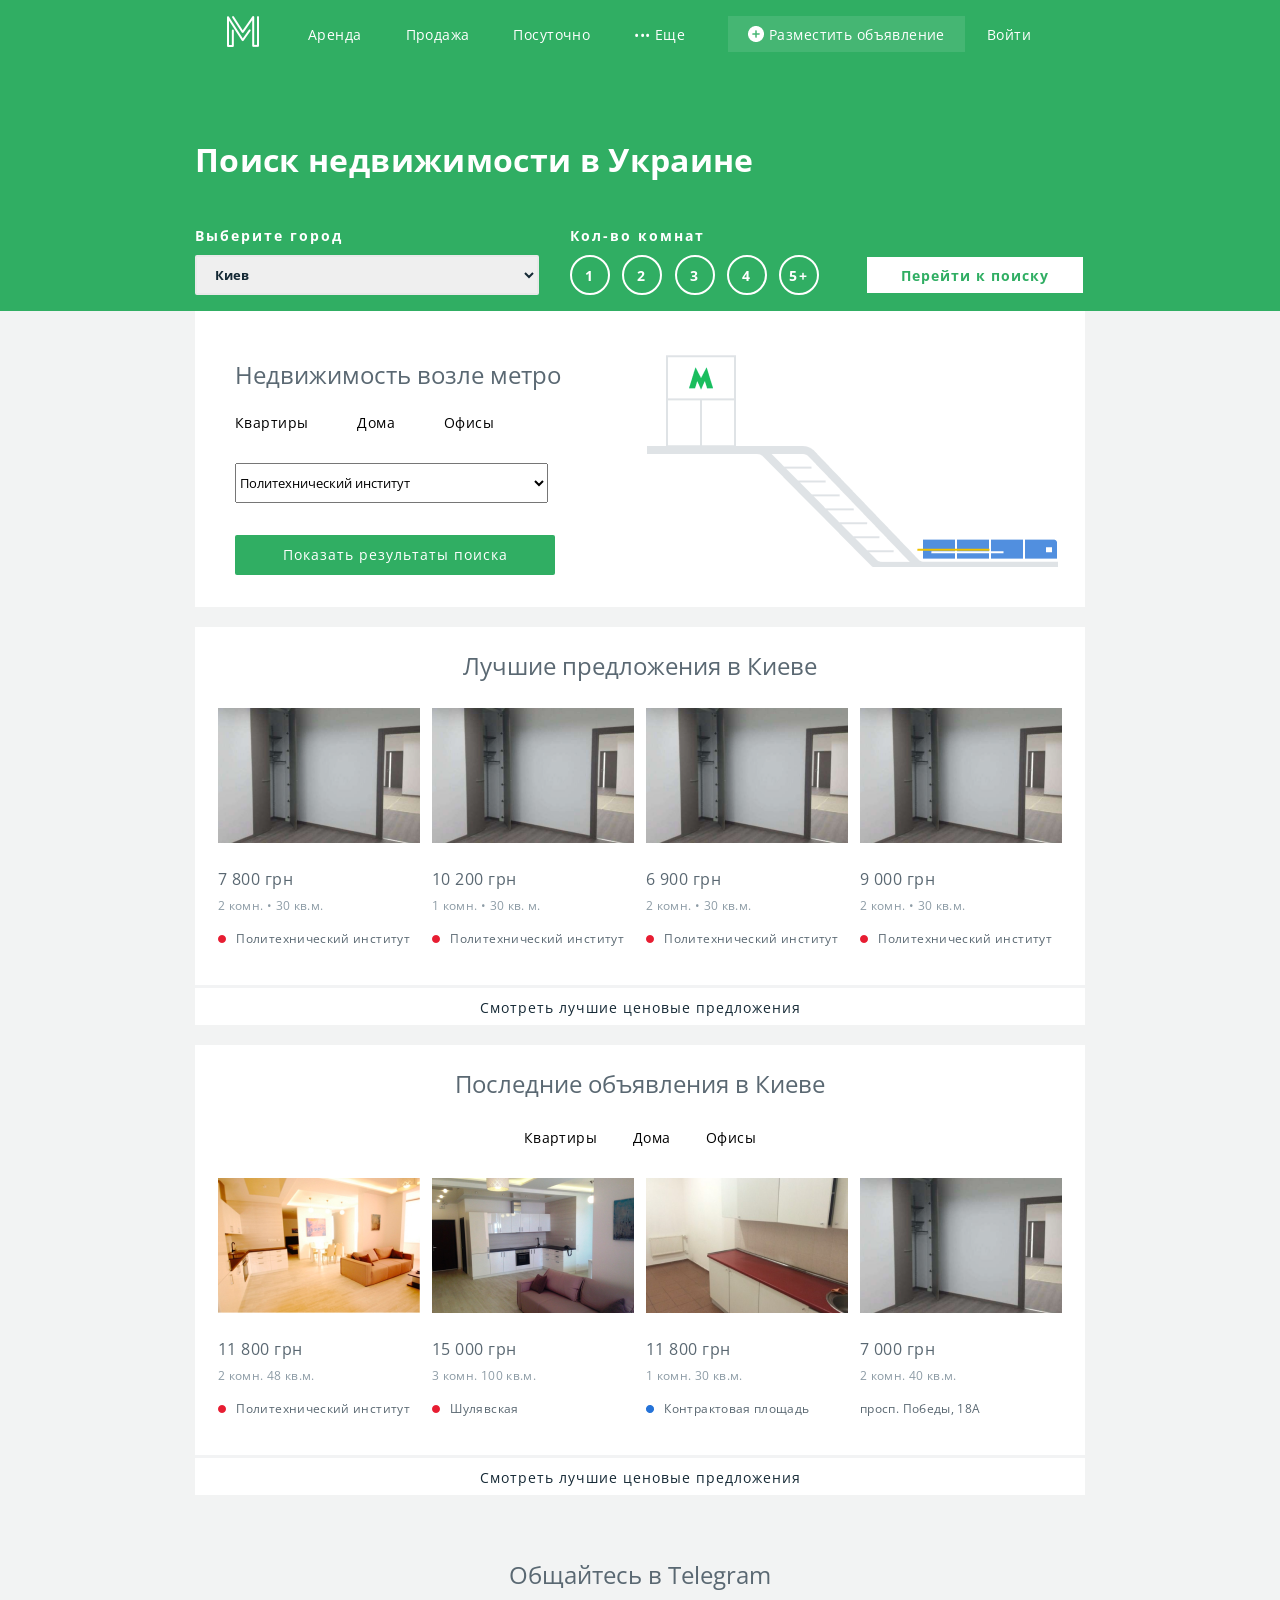
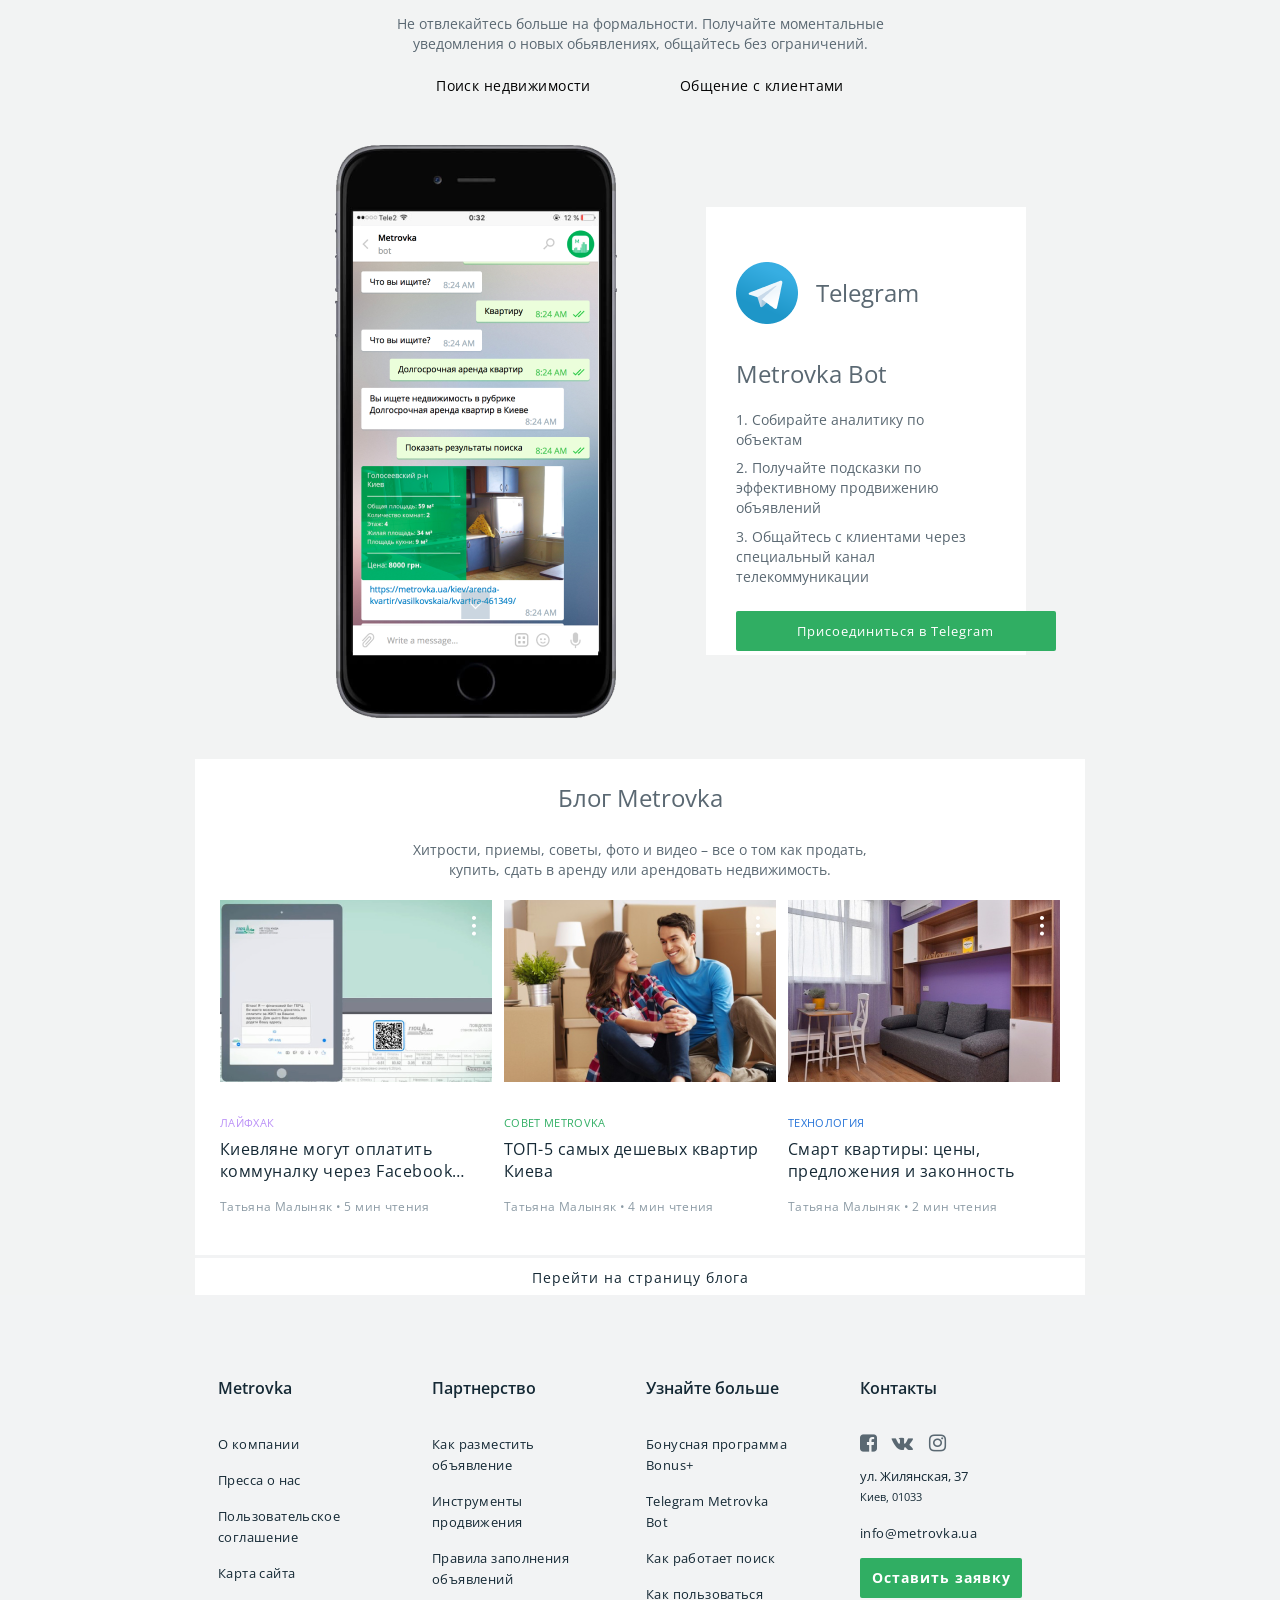
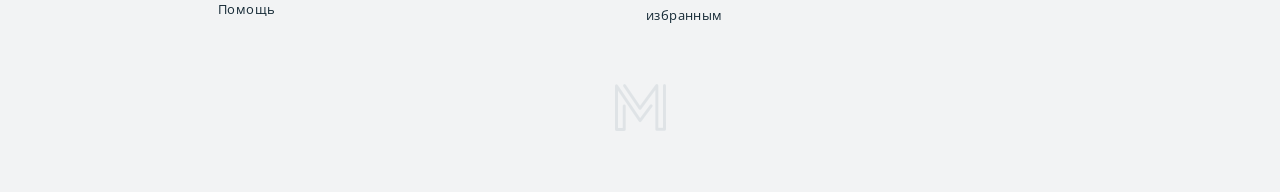
==== commit 60e86e18: "Add files via upload" ====
--- a/index.html
+++ b/index.html
@@ -1,316 +1,316 @@
-<!DOCTYPE html>
-<html lang="en">
-<head>
-    <meta charset="UTF-8">
-    <title>Metrovka – Поиск недвижимости в Украине</title>
-    <meta name="viewport" content="width=device-width, initial-scale=1">
-    <link href="app/style.css" rel="stylesheet">
-    <link href="https://fonts.googleapis.com/css?family=Open+Sans" rel="stylesheet">
-    <link href="https://maxcdn.bootstrapcdn.com/font-awesome/4.7.0/css/font-awesome.min.css" rel="stylesheet" integrity="sha384-wvfXpqpZZVQGK6TAh5PVlGOfQNHSoD2xbE+QkPxCAFlNEevoEH3Sl0sibVcOQVnN" crossorigin="anonymous">
-</head>
-<body>
-
-<header class="header homepage-header">
-    <div class="header__container">
-        <nav class="header__nav homepage-header__nav">
-            <div class="header__nav-logo"><a href="#"><img src="materials/img/logo-header.png"></a></div>
-            <ul class="header__nav-choose">
-                <li class="nav__link nav__link-white"><a href="#" >Аренда</a></li>
-                <li class="nav__link nav__link-white"><a href="#" >Продажа</a></li>
-                <li class="nav__link nav__link-white"><a href="#" >Посуточно</a></li>
-                <li class="nav__link nav__link-white"><a href="#" > ••• Еще</a></li>
-            </ul>
-            <ul class="header__nav-actions">
-                <li class="nav__link nav__link-white nav__post"><a href="#"><img src="materials/img/plus.png"> Разместить объявление</a></li>
-                <li class="nav__link nav__link-white header__signin"><a href="#">Войти</a></li>
-            </ul>
-        </nav>
-        <h1 class="header__form-name">Поиск недвижимости в Украине</h1>
-        <form class="header__form">
-            <label class="header__select-label select-label">
-                Выберите город
-                <select class="header__select select">
-                    <option class="select-options">Киев</option>
-                    <option class="select-options">Одесса</option>
-                </select>
-            </label>
-            <label class="header__checkbox_main-label">
-                Кол-во комнат
-                <div class="header__checkbox-block">
-                    <label class="header__checkbox_label">
-                        <input type="checkbox" name="room1">
-                        <span class="checkbox-span checkbox_span-white">1</span>
-                    </label>
-                    <label class="header__checkbox_label">
-                        <input type="checkbox" name="room2">
-                        <span class="checkbox-span checkbox_span-white">2</span>
-                    </label>
-                    <label class="header__checkbox_label">
-                        <input type="checkbox" name="room3">
-                        <span class="checkbox-span checkbox_span-white">3</span>
-                    </label>
-                    <label class="header__checkbox_label">
-                        <input type="checkbox" name="room4">
-                        <span class="checkbox-span checkbox_span-white">4</span>
-                    </label>
-                    <label class="header__checkbox_label">
-                        <input type="checkbox" name="room5">
-                        <span class="checkbox-span checkbox_span-white">5+</span>
-                    </label>
-                </div>
-            </label>
-            <button class="btn btn-secondary hedear-form__btn">Перейти к поиску</button>
-        </form>
-    </div>
-</header>
-<section class="offer__finder">
-    <div class="wrapper">
-        <div class="input">
-            <a href="#"><h2>Недвижимость возле метро</h2></a>
-            <ul class="nav">
-                <li><a href="#">Квартиры</a></li>
-                <li><a href="#">Дома</a></li>
-                <li><a href="#">Офисы</a></li>
-            </ul>
-            <select>
-                <option disabled selected>Политехнический институт</option>
-                <option>Нивки</option>
-                <option>Оболонь</option>
-            </select>
-            <a class="show__results" href="app/listing.html">Показать результаты поиска</a>
-        </div>
-        <img src="materials/img/metro.png">
-    </div>
-</section>
-<section class="best__offer">
-    <h2>Лучшие предложения в Киеве</h2>
-    <div class="slider">
-        <div class="slider_element">
-            <a href="#"> <img class="photo" src="materials/img/offer.png">
-            <a class="cost">7 800 грн <img class="checked" src="materials/img/check.png"></a>
-            <a class="square">2 комн. • 30 кв.м.</a>
-            <a class="location"><img src="materials/img/red_dot.png"> Политехнический институт</a>
-            </a>
-        </div>
-        <div class="slider_element">
-            <a href="#"><img class="photo" src="materials/img/offer.png">
-            <a class="cost">10 200 грн <img class="checked" src="materials/img/check.png"></a>
-            <a class="square">1 комн. • 30 кв. м. </a>
-            <a class="location"><img src="materials/img/red_dot.png"> Политехнический институт</a>
-            </a>
-        </div>
-        <div class="slider_element">
-            <a href="#"><img  class="photo" src="materials/img/offer.png">
-            <a class="cost">6 900 грн <img class="checked" src="materials/img/check.png"></a>
-            <a class="square">2 комн.  •  30 кв.м.</a>
-            <a class="location"><img src="materials/img/red_dot.png"> Политехнический институт</a>
-            </a>
-        </div>
-        <div class="slider_element">
-            <a href="#"><img  class="photo" src="materials/img/offer.png">
-            <a class="cost">9 000 грн <img class="checked" src="materials/img/check.png"></a>
-            <a class="square">2 комн.  •  30 кв.м.</a>
-            <a class="location"><img src="materials/img/red_dot.png"> Политехнический институт</a>
-            </a>
-        </div>
-    </div>
-    <a href="#" class="show__best">Смотреть лучшие ценовые предложения</a>
-</section>
-<section class="last__offer">
-    <h2>Последние объявления в Киеве</h2>
-        <ul class="nav">
-            <li><a href="#">Квартиры</a></li>
-            <li><a href="#">Дома</a></li>
-            <li><a href="#">Офисы</a></li>
-        </ul>
-    <div class="slider">
-        <div class="slider_element">
-            <a href="#"><img  class="photo" src="materials/img/last_offer_1.png">
-            <a class="cost">11 800 грн <img class="checked"  src="materials/img/check.png"></a>
-            <a class="square">2 комн. 48 кв.м.</a>
-            <a class="location"><img src="materials/img/red_dot.png"> Политехнический институт</a>
-            </a>
-        </div>
-        <div class="slider_element">
-            <a href="#"><img  class="photo" src="materials/img/last_offer_2.png">
-            <a class="cost">15 000 грн <img  class="checked" src="materials/img/check.png"></a>
-            <a class="square">3 комн. 100 кв.м.</a>
-            <a class="location"><img src="materials/img/red_dot.png"> Шулявская</a>
-            </a>
-        </div>
-        <div class="slider_element">
-            <a href="#"><img  class="photo" src="materials/img/last_offer_3.png">
-            <a class="cost">11 800 грн <img  class="checked" src="materials/img/check.png"></a>
-            <a class="square">1 комн. 30 кв.м.</a>
-            <a class="location"><img src="materials/img/blue_dot.png"> Контрактовая площадь</a>
-            </a>
-        </div>
-        <div class="slider_element">
-            <a href="#"><img  class="photo" src="materials/img/last_offer_4.png">
-            <a class="cost">7 000 грн <img  class="checked" src="materials/img/check.png"></a>
-            <a class="square">2 комн. 40 кв.м.</a>
-            <a class="location">просп. Победы, 18А</a>
-            </a>
-        </div>
-    </div>
-    <a href="#" class="show__best">Смотреть лучшие ценовые предложения</a>
-</section>
-<section class="connection">
-    <div class="top">
-        <h2>Общайтесь в Telegram</h2>
-        <p>Не отвлекайтесь больше на формальности. Получайте моментальные уведомления о новых обьявлениях, общайтесь без ограничений.</p>
-    </div>
-        <ul class="nav">
-            <li><a href="#">Поиск недвижимости</a></li>
-            <li><a href="#">Общение с клиентами</a></li>
-        </ul>
-        <div class="content">
-            <img class="phone_pic" src="materials/img/phone.png">
-            <div class="telegram">
-                <div class="wrapper">
-                    <div class="top">
-                        <img src="materials/img/telegram.png">
-                        <h2>Telegram</h2>
-                    </div>
-                    <h2>Metrovka Bot</h2>
-                    <ul class="instruction">
-                        <li>1. Собирайте аналитику по объектам</li>
-                        <li>2. Получайте подсказки по эффективному продвижению объявлений</li>
-                        <li>3. Общайтесь с клиентами через специальный канал телекоммуникации</li>
-                    </ul>
-                    <a href="#" class="join">Присоединиться в Telegram</a>
-                </div>
-            </div>
-        </div>
-        <a><img src=""></a>
-</section>
-<section class="blog">
-    <div class="top">
-        <h2>Блог Metrovka</h2>
-        <p>Хитрости, приемы, советы, фото и видео – все о том как продать, купить, сдать в аренду или арендовать недвижимость.</p>
-    </div>
-    <div class="content">
-        <div class="content_element">
-            <a href="#">
-                <img  class="photo" src="materials/img/blog_1.png">
-                <a class="purple">Лайфхак</a>
-                <a class="topic">Киевляне могут оплатить коммуналку через Facebook…</a>
-                <a class="author">Татьяна Малыняк  •  5 мин чтения</a>
-            </a>
-        </div>
-        <div class="content_element">
-            <a href="#">
-                <img  class="photo" src="materials/img/blog_2.png">
-                <a class="green">Совет Metrovka</a>
-                <a class="topic">ТОП-5 самых дешевых квартир Киева</a>
-                <a class="author">Татьяна Малыняк  •  4 мин чтения</a>
-            </a>
-        </div>
-        <div class="content_element">
-            <a href="#">
-                <img  class="photo" src="materials/img/blog_3.png">
-                <a class="blue">Технология</a>
-                <a class="topic">Смарт квартиры: цены, предложения и законность</a>
-                <a class="author">Татьяна Малыняк  •  2 мин чтения</a>
-            </a>
-        </div>
-    </div>
-    <a href="#" class="show__best">Перейти на страницу блога</a>
-</section>
-<footer class="footer">
-    <div class="footer__container">
-        <div class="footer__grid">
-            <div class="footer-grid__item footer-block">
-                <h3 class="footer-block__title">Metrovka</h3>
-                <div class="footer-block__content">
-                    <ul class="footer-menu">
-                        <li class="footer-menu__item">
-                            <a href="#" class="footer-menu__item-link">О компании</a>
-                        </li>
-                        <li class="footer-menu__item">
-                            <a href="#" class="footer-menu__item-link">Пресса о нас</a>
-                        </li>
-                        <li class="footer-menu__item">
-                            <a href="#" class="footer-menu__item-link">Пользовательское соглашение</a>
-                        </li>
-                        <li class="footer-menu__item">
-                            <a href="#" class="footer-menu__item-link">Карта сайта</a>
-                        </li>
-                        <li class="footer-menu__item">
-                            <a href="#" class="footer-menu__item-link">Помощь</a>
-                        </li>
-                    </ul>
-                </div>
-            </div>
-            <div class="footer-grid__item footer-block">
-                <h3 class="footer-block__title">Партнерство</h3>
-                <div class="footer-block__content">
-                    <ul class="footer-menu">
-                        <li class="footer-menu__item">
-                            <a href="#" class="footer-menu__item-link">Как разместить объявление</a>
-                        </li>
-                        <li class="footer-menu__item">
-                            <a href="#" class="footer-menu__item-link">Инструменты продвижения</a>
-                        </li>
-                        <li class="footer-menu__item">
-                            <a href="#" class="footer-menu__item-link">Правила заполнения объявлений</a>
-                        </li>
-                    </ul>
-                </div>
-            </div>
-            <div class="footer-grid__item footer-block">
-                <h3 class="footer-block__title">Узнайте больше</h3>
-                <div class="footer-block__content">
-                    <ul class="footer-menu">
-                        <li class="footer-menu__item">
-                            <a href="#" class="footer-menu__item-link">Бонусная программа Bonus+</a>
-                        </li>
-                        <li class="footer-menu__item">
-                            <a href="#" class="footer-menu__item-link">Telegram Metrovka Bot</a>
-                        </li>
-                        <li class="footer-menu__item">
-                            <a href="#" class="footer-menu__item-link">Как работает поиск</a>
-                        </li>
-                        <li class="footer-menu__item">
-                            <a href="#" class="footer-menu__item-link">Как пользоваться избранным</a>
-                        </li>
-                    </ul>
-                </div>
-            </div>
-            <div class="footer-grid__item footer-block">
-                <h3 class="footer-block__title">Контакты</h3>
-                <div class="footer-block__content">
-                    <ul class="footer-menu">
-                        <ul class=social-icons>
-                            <li class=social-icons__item>
-                                <a href="#"><i class="fa fa-facebook-square" aria-hidden="true"></i></a>
-                            </li>
-                            <li class=social-icons__item>
-                                <a href="#"><i class="fa fa-vk" aria-hidden="true"></i></a>
-                            </li>
-                            <li class=social-icons__item>
-                                <a href="#"><i class="fa fa-instagram" aria-hidden="true"></i></a>
-                            </li>
-                        </ul>
-                        <li class="footer-menu__item">
-                            <div class="footer-menu__item-address">
-                                ул. Жилянская, 37<br>
-                                <small>Киев, 01033</small>
-                            </div>
-                        </li>
-                        <li class="footer-menu__item">
-                            <a class="footer-menu__item-link" href="mailto:info@metrovka.ua">info@metrovka.ua</a>
-                        </li>
-                        <a href="#openPopup" class="btn btn-primary footer-menu__btn">Оставить заявку</a>
-                    </ul>
-                </div>
-            </div>
-        </div>
-        <div class="footer__logo">
-            <a href="/"><img src="materials/img/logo-footer.png"></a>
-        </div>
-    </div>
-</footer>
-
-</body>
+<!DOCTYPE html>
+<html lang="en">
+<head>
+    <meta charset="UTF-8">
+    <title>Metrovka – Поиск недвижимости в Украине</title>
+    <meta name="viewport" content="width=device-width, initial-scale=1">
+    <link href="app/style.css" rel="stylesheet">
+    <link href="https://fonts.googleapis.com/css?family=Open+Sans" rel="stylesheet">
+    <link href="https://maxcdn.bootstrapcdn.com/font-awesome/4.7.0/css/font-awesome.min.css" rel="stylesheet" integrity="sha384-wvfXpqpZZVQGK6TAh5PVlGOfQNHSoD2xbE+QkPxCAFlNEevoEH3Sl0sibVcOQVnN" crossorigin="anonymous">
+</head>
+<body>
+
+<header class="header homepage-header">
+    <div class="header__container">
+        <nav class="header__nav homepage-header__nav">
+            <div class="header__nav-logo"><a href="#"><img src="materials/img/logo-header.png"></a></div>
+            <ul class="header__nav-choose">
+                <li class="nav__link nav__link-white"><a href="#" >Аренда</a></li>
+                <li class="nav__link nav__link-white"><a href="#" >Продажа</a></li>
+                <li class="nav__link nav__link-white"><a href="#" >Посуточно</a></li>
+                <li class="nav__link nav__link-white"><a href="#" > ••• Еще</a></li>
+            </ul>
+            <ul class="header__nav-actions">
+                <li class="nav__link nav__link-white nav__post"><a href="#"><img src="materials/img/plus.png"> Разместить объявление</a></li>
+                <li class="nav__link nav__link-white header__signin"><a href="#">Войти</a></li>
+            </ul>
+        </nav>
+        <h1 class="header__form-name">Поиск недвижимости в Украине</h1>
+        <form class="header__form">
+            <label class="header__select-label select-label">
+                Выберите город
+                <select class="header__select select">
+                    <option class="select-options">Киев</option>
+                    <option class="select-options">Одесса</option>
+                </select>
+            </label>
+            <label class="header__checkbox_main-label">
+                Кол-во комнат
+                <div class="header__checkbox-block">
+                    <label class="header__checkbox_label">
+                        <input type="checkbox" name="room1">
+                        <span class="checkbox-span checkbox_span-white">1</span>
+                    </label>
+                    <label class="header__checkbox_label">
+                        <input type="checkbox" name="room2">
+                        <span class="checkbox-span checkbox_span-white">2</span>
+                    </label>
+                    <label class="header__checkbox_label">
+                        <input type="checkbox" name="room3">
+                        <span class="checkbox-span checkbox_span-white">3</span>
+                    </label>
+                    <label class="header__checkbox_label">
+                        <input type="checkbox" name="room4">
+                        <span class="checkbox-span checkbox_span-white">4</span>
+                    </label>
+                    <label class="header__checkbox_label">
+                        <input type="checkbox" name="room5">
+                        <span class="checkbox-span checkbox_span-white">5+</span>
+                    </label>
+                </div>
+            </label>
+            <button class="btn btn-secondary hedear-form__btn">Перейти к поиску</button>
+        </form>
+    </div>
+</header>
+<section class="offer__finder">
+    <div class="wrapper">
+        <div class="input">
+            <a href="#"><h2>Недвижимость возле метро</h2></a>
+            <ul class="nav">
+                <li><a href="#">Квартиры</a></li>
+                <li><a href="#">Дома</a></li>
+                <li><a href="#">Офисы</a></li>
+            </ul>
+            <select>
+                <option disabled selected>Политехнический институт</option>
+                <option>Нивки</option>
+                <option>Оболонь</option>
+            </select>
+            <a class="show__results" href="app/listing.html">Показать результаты поиска</a>
+        </div>
+        <img src="materials/img/metro.png">
+    </div>
+</section>
+<section class="best__offer">
+    <h2>Лучшие предложения в Киеве</h2>
+    <div class="slider">
+        <div class="slider_element">
+            <a href="#"> <img class="photo" src="materials/img/offer.png">
+            <a class="cost">7 800 грн <img class="checked" src="materials/img/check.png"></a>
+            <a class="square">2 комн. • 30 кв.м.</a>
+            <a class="location"><img src="materials/img/red_dot.png"> Политехнический институт</a>
+            </a>
+        </div>
+        <div class="slider_element">
+            <a href="#"><img class="photo" src="materials/img/offer.png">
+            <a class="cost">10 200 грн <img class="checked" src="materials/img/check.png"></a>
+            <a class="square">1 комн. • 30 кв. м. </a>
+            <a class="location"><img src="materials/img/red_dot.png"> Политехнический институт</a>
+            </a>
+        </div>
+        <div class="slider_element">
+            <a href="#"><img  class="photo" src="materials/img/offer.png">
+            <a class="cost">6 900 грн <img class="checked" src="materials/img/check.png"></a>
+            <a class="square">2 комн.  •  30 кв.м.</a>
+            <a class="location"><img src="materials/img/red_dot.png"> Политехнический институт</a>
+            </a>
+        </div>
+        <div class="slider_element">
+            <a href="#"><img  class="photo" src="materials/img/offer.png">
+            <a class="cost">9 000 грн <img class="checked" src="materials/img/check.png"></a>
+            <a class="square">2 комн.  •  30 кв.м.</a>
+            <a class="location"><img src="materials/img/red_dot.png"> Политехнический институт</a>
+            </a>
+        </div>
+    </div>
+    <a href="#" class="show__best">Смотреть лучшие ценовые предложения</a>
+</section>
+<section class="last__offer">
+    <h2>Последние объявления в Киеве</h2>
+        <ul class="nav">
+            <li><a href="#">Квартиры</a></li>
+            <li><a href="#">Дома</a></li>
+            <li><a href="#">Офисы</a></li>
+        </ul>
+    <div class="slider">
+        <div class="slider_element">
+            <a href="#"><img  class="photo" src="materials/img/last_offer_1.png">
+            <a class="cost">11 800 грн <img class="checked"  src="materials/img/check.png"></a>
+            <a class="square">2 комн. 48 кв.м.</a>
+            <a class="location"><img src="materials/img/red_dot.png"> Политехнический институт</a>
+            </a>
+        </div>
+        <div class="slider_element">
+            <a href="#"><img  class="photo" src="materials/img/last_offer_2.png">
+            <a class="cost">15 000 грн <img  class="checked" src="materials/img/check.png"></a>
+            <a class="square">3 комн. 100 кв.м.</a>
+            <a class="location"><img src="materials/img/red_dot.png"> Шулявская</a>
+            </a>
+        </div>
+        <div class="slider_element">
+            <a href="#"><img  class="photo" src="materials/img/last_offer_3.png">
+            <a class="cost">11 800 грн <img  class="checked" src="materials/img/check.png"></a>
+            <a class="square">1 комн. 30 кв.м.</a>
+            <a class="location"><img src="materials/img/blue_dot.png"> Контрактовая площадь</a>
+            </a>
+        </div>
+        <div class="slider_element">
+            <a href="#"><img  class="photo" src="materials/img/last_offer_4.png">
+            <a class="cost">7 000 грн <img  class="checked" src="materials/img/check.png"></a>
+            <a class="square">2 комн. 40 кв.м.</a>
+            <a class="location">просп. Победы, 18А</a>
+            </a>
+        </div>
+    </div>
+    <a href="#" class="show__best">Смотреть лучшие ценовые предложения</a>
+</section>
+<section class="connection">
+    <div class="top">
+        <h2>Общайтесь в Telegram</h2>
+        <p>Не отвлекайтесь больше на формальности. Получайте моментальные уведомления о новых обьявлениях, общайтесь без ограничений.</p>
+    </div>
+        <ul class="nav">
+            <li><a href="#">Поиск недвижимости</a></li>
+            <li><a href="#">Общение с клиентами</a></li>
+        </ul>
+        <div class="content">
+            <img class="phone_pic" src="materials/img/phone.png">
+            <div class="telegram">
+                <div class="wrapper">
+                    <div class="top">
+                        <img src="materials/img/telegram.png">
+                        <h2>Telegram</h2>
+                    </div>
+                    <h2>Metrovka Bot</h2>
+                    <ul class="instruction">
+                        <li>1. Собирайте аналитику по объектам</li>
+                        <li>2. Получайте подсказки по эффективному продвижению объявлений</li>
+                        <li>3. Общайтесь с клиентами через специальный канал телекоммуникации</li>
+                    </ul>
+                    <a href="#" class="join">Присоединиться в Telegram</a>
+                </div>
+            </div>
+        </div>
+        <a><img src=""></a>
+</section>
+<section class="blog">
+    <div class="top">
+        <h2>Блог Metrovka</h2>
+        <p>Хитрости, приемы, советы, фото и видео – все о том как продать, купить, сдать в аренду или арендовать недвижимость.</p>
+    </div>
+    <div class="content">
+        <div class="content_element">
+            <a href="#">
+                <img  class="photo" src="materials/img/blog_1.png">
+                <a class="purple">Лайфхак</a>
+                <a class="topic">Киевляне могут оплатить коммуналку через Facebook…</a>
+                <a class="author">Татьяна Малыняк  •  5 мин чтения</a>
+            </a>
+        </div>
+        <div class="content_element">
+            <a href="#">
+                <img  class="photo" src="materials/img/blog_2.png">
+                <a class="green">Совет Metrovka</a>
+                <a class="topic">ТОП-5 самых дешевых квартир Киева</a>
+                <a class="author">Татьяна Малыняк  •  4 мин чтения</a>
+            </a>
+        </div>
+        <div class="content_element">
+            <a href="#">
+                <img  class="photo" src="materials/img/blog_3.png">
+                <a class="blue">Технология</a>
+                <a class="topic">Смарт квартиры: цены, предложения и законность</a>
+                <a class="author">Татьяна Малыняк  •  2 мин чтения</a>
+            </a>
+        </div>
+    </div>
+    <a href="#" class="show__best">Перейти на страницу блога</a>
+</section>
+<footer class="footer">
+    <div class="footer__container">
+        <div class="footer__grid">
+            <div class="footer-grid__item footer-block">
+                <h3 class="footer-block__title">Metrovka</h3>
+                <div class="footer-block__content">
+                    <ul class="footer-menu">
+                        <li class="footer-menu__item">
+                            <a href="#" class="footer-menu__item-link">О компании</a>
+                        </li>
+                        <li class="footer-menu__item">
+                            <a href="#" class="footer-menu__item-link">Пресса о нас</a>
+                        </li>
+                        <li class="footer-menu__item">
+                            <a href="#" class="footer-menu__item-link">Пользовательское соглашение</a>
+                        </li>
+                        <li class="footer-menu__item">
+                            <a href="#" class="footer-menu__item-link">Карта сайта</a>
+                        </li>
+                        <li class="footer-menu__item">
+                            <a href="#" class="footer-menu__item-link">Помощь</a>
+                        </li>
+                    </ul>
+                </div>
+            </div>
+            <div class="footer-grid__item footer-block">
+                <h3 class="footer-block__title">Партнерство</h3>
+                <div class="footer-block__content">
+                    <ul class="footer-menu">
+                        <li class="footer-menu__item">
+                            <a href="#" class="footer-menu__item-link">Как разместить объявление</a>
+                        </li>
+                        <li class="footer-menu__item">
+                            <a href="#" class="footer-menu__item-link">Инструменты продвижения</a>
+                        </li>
+                        <li class="footer-menu__item">
+                            <a href="#" class="footer-menu__item-link">Правила заполнения объявлений</a>
+                        </li>
+                    </ul>
+                </div>
+            </div>
+            <div class="footer-grid__item footer-block">
+                <h3 class="footer-block__title">Узнайте больше</h3>
+                <div class="footer-block__content">
+                    <ul class="footer-menu">
+                        <li class="footer-menu__item">
+                            <a href="#" class="footer-menu__item-link">Бонусная программа Bonus+</a>
+                        </li>
+                        <li class="footer-menu__item">
+                            <a href="#" class="footer-menu__item-link">Telegram Metrovka Bot</a>
+                        </li>
+                        <li class="footer-menu__item">
+                            <a href="#" class="footer-menu__item-link">Как работает поиск</a>
+                        </li>
+                        <li class="footer-menu__item">
+                            <a href="#" class="footer-menu__item-link">Как пользоваться избранным</a>
+                        </li>
+                    </ul>
+                </div>
+            </div>
+            <div class="footer-grid__item footer-block">
+                <h3 class="footer-block__title">Контакты</h3>
+                <div class="footer-block__content">
+                    <ul class="footer-menu">
+                        <ul class=social-icons>
+                            <li class=social-icons__item>
+                                <a href="#"><i class="fa fa-facebook-square" aria-hidden="true"></i></a>
+                            </li>
+                            <li class=social-icons__item>
+                                <a href="#"><i class="fa fa-vk" aria-hidden="true"></i></a>
+                            </li>
+                            <li class=social-icons__item>
+                                <a href="#"><i class="fa fa-instagram" aria-hidden="true"></i></a>
+                            </li>
+                        </ul>
+                        <li class="footer-menu__item">
+                            <div class="footer-menu__item-address">
+                                ул. Жилянская, 37<br>
+                                <small>Киев, 01033</small>
+                            </div>
+                        </li>
+                        <li class="footer-menu__item">
+                            <a class="footer-menu__item-link" href="mailto:info@metrovka.ua">info@metrovka.ua</a>
+                        </li>
+                        <a href="#openPopup" class="btn btn-primary footer-menu__btn">Оставить заявку</a>
+                    </ul>
+                </div>
+            </div>
+        </div>
+        <div class="footer__logo">
+            <a href="/"><img src="materials/img/logo-footer.png"></a>
+        </div>
+    </div>
+</footer>
+
+</body>
 </html>
--- a/app/style.css
+++ b/app/style.css
@@ -1 +1 @@
-a,body,html,li,ol,ul{margin:0;padding:0;color:#5a6872;font-family:'Open Sans',sans-serif,lighter;text-decoration:none}body{background:rgba(90,104,114,.08)}h2{font-size:1.5em;font-weight:400;letter-spacing:0}h3{font-weight:500;font-size:1em}a{letter-spacing:.03em}.best__offer .nav,.blog .nav,.connection .nav,.last__offer .nav,.nav,.offer__finder .wrapper .input .nav{list-style-type:none;display:-ms-flexbox;display:flex;text-align:center;text-decoration:none;margin-bottom:30px}.best__offer .nav a,.blog .nav a,.connection .nav a,.last__offer .nav a,.nav a,.offer__finder .wrapper .input .nav a{position:relative;color:#000;font-size:.875em;text-decoration:none}.nav a:hover,.offer__finder .wrapper .input .nav a:hover{color:#30ae63}.best__offer .nav a:before,.blog .nav a:before,.connection .nav a:before,.last__offer .nav a:before,.nav a:before,.offer__finder .wrapper .input .nav a:before{content:"";position:absolute;width:100%;height:2px;top:20px;bottom:0;left:0;background-color:#30ae63;visibility:hidden;transform:scaleX(0);transition:all .3s ease-in-out 0s}.nav a:hover:before,.offer__finder .wrapper .input .nav a:hover:before{visibility:visible;transform:scaleX(1)}.offer__finder{margin:0 auto;background:#fff;max-width:890px}.offer__finder .wrapper{display:-ms-flexbox;display:flex}.offer__finder .wrapper img{padding-left:86px;padding-top:44px;margin-bottom:40px}.offer__finder .wrapper .input{max-width:370px;padding-top:27px;padding-left:40px}.offer__finder .wrapper .input select{width:23.5em;height:3em;margin-bottom:32px}.offer__finder .wrapper .input .nav li{padding-right:15%}.footer-menu__btn,.show__results{display:block;background-color:#30ae63;border-radius:2px;width:320px;height:40px;line-height:40px;font-size:.9em;color:#fff;text-align:center;letter-spacing:1px}.best__offer,.blog,.last__offer{margin:0 auto;background:#fff;max-width:890px}.best__offer .top,.blog .top,.last__offer .top{margin-bottom:20px}.best__offer .header,.blog .header,.last__offer .header{margin-bottom:3%}.best__offer .nav,.best__offer .offer__finder .wrapper .input .nav,.blog .nav,.blog .offer__finder .wrapper .input .nav,.last__offer .nav,.last__offer .offer__finder .wrapper .input .nav,.offer__finder .wrapper .input .best__offer .nav,.offer__finder .wrapper .input .blog .nav,.offer__finder .wrapper .input .last__offer .nav{-ms-flex-pack:center;justify-content:center}.best__offer .nav li,.best__offer .offer__finder .wrapper .input .nav li,.blog .nav li,.blog .offer__finder .wrapper .input .nav li,.last__offer .nav li,.last__offer .offer__finder .wrapper .input .nav li,.offer__finder .wrapper .input .best__offer .nav li,.offer__finder .wrapper .input .blog .nav li,.offer__finder .wrapper .input .last__offer .nav li{padding:0 2% 0 2%}.best__offer h2,.blog h2,.last__offer h2{padding-top:22px;text-align:center;margin-bottom:26px}.best__offer p,.blog p,.last__offer p{margin:0 auto;font-size:.875em;max-width:476px;line-height:20px;text-align:center}.best__offer .content,.best__offer .slider,.blog .content,.blog .slider,.last__offer .content,.last__offer .slider{display:-ms-flexbox;display:flex;margin:0 auto;-ms-flex-pack:center;justify-content:center;margin-bottom:2%}.best__offer .content .content_element,.best__offer .content .slider_element,.best__offer .slider .content_element,.best__offer .slider .slider_element,.blog .content .content_element,.blog .content .slider_element,.blog .slider .content_element,.blog .slider .slider_element,.last__offer .content .content_element,.last__offer .content .slider_element,.last__offer .slider .content_element,.last__offer .slider .slider_element{-ms-flex-align:baseline;align-items:baseline;display:-ms-flexbox;display:flex;-ms-flex-direction:column;flex-direction:column;padding:0 6px 0 6px}.best__offer .content .content_element .cost,.best__offer .content .slider_element .cost,.best__offer .slider .content_element .cost,.best__offer .slider .slider_element .cost,.blog .content .content_element .cost,.blog .content .slider_element .cost,.blog .slider .content_element .cost,.blog .slider .slider_element .cost,.last__offer .content .content_element .cost,.last__offer .content .slider_element .cost,.last__offer .slider .content_element .cost,.last__offer .slider .slider_element .cost{display:-ms-flexbox;display:flex;font-size:1em;margin-bottom:7px}.best__offer .content .content_element .blue,.best__offer .content .content_element .green,.best__offer .content .content_element .purple,.best__offer .content .slider_element .blue,.best__offer .content .slider_element .green,.best__offer .content .slider_element .purple,.best__offer .slider .content_element .blue,.best__offer .slider .content_element .green,.best__offer .slider .content_element .purple,.best__offer .slider .slider_element .blue,.best__offer .slider .slider_element .green,.best__offer .slider .slider_element .purple,.blog .content .content_element .blue,.blog .content .content_element .green,.blog .content .content_element .purple,.blog .content .slider_element .blue,.blog .content .slider_element .green,.blog .content .slider_element .purple,.blog .slider .content_element .blue,.blog .slider .content_element .green,.blog .slider .content_element .purple,.blog .slider .slider_element .blue,.blog .slider .slider_element .green,.blog .slider .slider_element .purple,.last__offer .content .content_element .blue,.last__offer .content .content_element .green,.last__offer .content .content_element .purple,.last__offer .content .slider_element .blue,.last__offer .content .slider_element .green,.last__offer .content .slider_element .purple,.last__offer .slider .content_element .blue,.last__offer .slider .content_element .green,.last__offer .slider .content_element .purple,.last__offer .slider .slider_element .blue,.last__offer .slider .slider_element .green,.last__offer .slider .slider_element .purple{text-transform:uppercase;font-size:.688em;margin-bottom:3%}.best__offer .content .content_element .purple,.best__offer .content .slider_element .purple,.best__offer .slider .content_element .purple,.best__offer .slider .slider_element .purple,.blog .content .content_element .purple,.blog .content .slider_element .purple,.blog .slider .content_element .purple,.blog .slider .slider_element .purple,.last__offer .content .content_element .purple,.last__offer .content .slider_element .purple,.last__offer .slider .content_element .purple,.last__offer .slider .slider_element .purple{color:#ba8ff7}.best__offer .content .content_element .green,.best__offer .content .slider_element .green,.best__offer .slider .content_element .green,.best__offer .slider .slider_element .green,.blog .content .content_element .green,.blog .content .slider_element .green,.blog .slider .content_element .green,.blog .slider .slider_element .green,.last__offer .content .content_element .green,.last__offer .content .slider_element .green,.last__offer .slider .content_element .green,.last__offer .slider .slider_element .green{color:#30ae63}.best__offer .content .content_element .blue,.best__offer .content .slider_element .blue,.best__offer .slider .content_element .blue,.best__offer .slider .slider_element .blue,.blog .content .content_element .blue,.blog .content .slider_element .blue,.blog .slider .content_element .blue,.blog .slider .slider_element .blue,.last__offer .content .content_element .blue,.last__offer .content .slider_element .blue,.last__offer .slider .content_element .blue,.last__offer .slider .slider_element .blue{color:#2573d8}.best__offer .content .content_element .topic,.best__offer .content .slider_element .topic,.best__offer .slider .content_element .topic,.best__offer .slider .slider_element .topic,.blog .content .content_element .topic,.blog .content .slider_element .topic,.blog .slider .content_element .topic,.blog .slider .slider_element .topic,.last__offer .content .content_element .topic,.last__offer .content .slider_element .topic,.last__offer .slider .content_element .topic,.last__offer .slider .slider_element .topic{color:#152935;font-size:1em;max-width:272px;margin-bottom:6%}.best__offer .content .content_element .author,.best__offer .content .content_element .square,.best__offer .content .slider_element .author,.best__offer .content .slider_element .square,.best__offer .slider .content_element .author,.best__offer .slider .content_element .square,.best__offer .slider .slider_element .author,.best__offer .slider .slider_element .square,.blog .content .content_element .author,.blog .content .content_element .square,.blog .content .slider_element .author,.blog .content .slider_element .square,.blog .slider .content_element .author,.blog .slider .content_element .square,.blog .slider .slider_element .author,.blog .slider .slider_element .square,.last__offer .content .content_element .author,.last__offer .content .content_element .square,.last__offer .content .slider_element .author,.last__offer .content .slider_element .square,.last__offer .slider .content_element .author,.last__offer .slider .content_element .square,.last__offer .slider .slider_element .author,.last__offer .slider .slider_element .square{font-size:.75em;color:#8c9ba5;margin-bottom:8%}.best__offer .content .content_element .location,.best__offer .content .slider_element .location,.best__offer .slider .content_element .location,.best__offer .slider .slider_element .location,.blog .content .content_element .location,.blog .content .slider_element .location,.blog .slider .content_element .location,.blog .slider .slider_element .location,.last__offer .content .content_element .location,.last__offer .content .slider_element .location,.last__offer .slider .content_element .location,.last__offer .slider .slider_element .location{font-size:.75em;margin-bottom:10%}.best__offer .content .content_element .location img,.best__offer .content .slider_element .location img,.best__offer .slider .content_element .location img,.best__offer .slider .slider_element .location img,.blog .content .content_element .location img,.blog .content .slider_element .location img,.blog .slider .content_element .location img,.blog .slider .slider_element .location img,.last__offer .content .content_element .location img,.last__offer .content .slider_element .location img,.last__offer .slider .content_element .location img,.last__offer .slider .slider_element .location img{margin-right:7px}.best__offer .content .content_element .checked,.best__offer .content .slider_element .checked,.best__offer .slider .content_element .checked,.best__offer .slider .slider_element .checked,.blog .content .content_element .checked,.blog .content .slider_element .checked,.blog .slider .content_element .checked,.blog .slider .slider_element .checked,.last__offer .content .content_element .checked,.last__offer .content .slider_element .checked,.last__offer .slider .content_element .checked,.last__offer .slider .slider_element .checked{padding-left:21px;width:18px}.best__offer .content .content_element .photo,.best__offer .content .slider_element .photo,.best__offer .slider .content_element .photo,.best__offer .slider .slider_element .photo,.blog .content .content_element .photo,.blog .content .slider_element .photo,.blog .slider .content_element .photo,.blog .slider .slider_element .photo,.last__offer .content .content_element .photo,.last__offer .content .slider_element .photo,.last__offer .slider .content_element .photo,.last__offer .slider .slider_element .photo{margin-bottom:10%}.best__offer .show__best,.blog .show__best,.last__offer .show__best{display:block;border-top:rgba(90,104,114,.08) solid;width:100%;height:40px;line-height:40px;font-size:.9em;color:#152935;text-align:center;letter-spacing:1px;position:relative;text-decoration:none}.best__offer .show__best:hover,.blog .show__best:hover,.last__offer .show__best:hover{color:#30ae63}.best__offer .show__best:before,.blog .show__best:before,.last__offer .show__best:before{content:"";position:absolute;width:100%;height:2px;bottom:0;left:0;background-color:#30ae63;visibility:hidden;transform:scaleX(0);transition:all .3s ease-in-out 0s}.best__offer .show__best:hover:before,.blog .show__best:hover:before,.last__offer .show__best:hover:before{visibility:visible;transform:scaleX(1)}.connection{margin:0 auto;max-width:890px}.connection .top{padding-top:63px;margin-bottom:20px}.connection .top h2{text-align:center;margin:0 auto;margin-bottom:23px;max-width:500px}.connection .top p{margin:0 auto;font-size:.875em;max-width:500px;line-height:20px;text-align:center}.connection .nav,.connection .offer__finder .wrapper .input .nav,.offer__finder .wrapper .input .connection .nav{-ms-flex-pack:center;justify-content:center;margin-bottom:5.4%}.connection .nav li,.connection .offer__finder .wrapper .input .nav li,.offer__finder .wrapper .input .connection .nav li{padding:0 5% 0 5%}.connection .content{display:-ms-flexbox;display:flex;-ms-flex-pack:center;justify-content:center}.connection .content img{padding-left:9%}.connection .content .telegram{background:#fff;max-width:890px;margin:7% 0 7% 10%}.connection .content .telegram .wrapper{padding-left:9.5%;padding-right:17%}.connection .content .telegram .top{display:-ms-inline-flexbox;display:inline-flex;-ms-flex-align:center;align-items:center;padding-top:55px;margin-bottom:13px}.connection .content .telegram .top h2{margin:0}.connection .content .telegram .top img{padding-left:0;margin-right:11%}.connection .content .telegram .instruction{max-width:320px;list-style-type:none;line-height:1.25em;margin-bottom:10%}.connection .content .telegram .instruction li{font-size:.875em;margin-bottom:3.75%}.connection .content .telegram .join{display:block;background-color:#30ae63;border-radius:2px;width:320px;height:40px;line-height:40px;font-size:.8em;color:#fff;text-align:center;letter-spacing:1px}ins{background-color:#ff9;color:#000;text-decoration:none}mark{background-color:#ff9;color:#000;font-style:italic;font-weight:700}del{text-decoration:line-through}abbr[title],dfn[title]{border-bottom:1px dotted;cursor:help}table{border-collapse:collapse;border-spacing:0}hr{display:block;height:1px;border:0;border-top:1px solid #ccc;margin:1em 0;padding:0}input,select{vertical-align:middle}*{box-sizing:border-box}body{width:100%;height:100%}body *{font-family:"Open Sans",Arial,sans-serif}body,html{min-width:320px}.main-content{width:100%;background-color:#f2f3f4}.btn{cursor:pointer;height:40px;font-weight:700;letter-spacing:1px;padding:0 34px;font-size:14px}.btn-secondary{background-color:#fff;border:2px solid #30ae63;color:#30ae63}.btn-secondary:hover{background-color:#30ae63;border-color:#fff;color:#fff}.btn-primary{background-color:#30ae63;color:#fff}.btn-primary:hover{background-color:#50db88}.nav__link{margin:0 22px;display:-ms-flexbox;display:flex}.nav__link a{font-size:14px;padding:5px 0;display:-ms-flexbox;display:flex;-ms-flex-align:center;align-items:center}.nav__link-white a{color:#fff}.nav__link-black a{color:#000}.section-title,.simple-title{color:#000;font-size:24px;font-weight:400}.main__container{background-color:#fff;max-width:890px;margin:0 auto;padding:0 39px}.checkbox-span{border-radius:50%;display:-ms-flexbox;display:flex;-ms-flex-align:center;align-items:center;-ms-flex-pack:center!important;justify-content:center!important;cursor:pointer;height:40px;width:40px}.checkbox_span-white{border:2px solid #fff}.checkbox_span-white .active,.checkbox_span-white:active,.checkbox_span-white:focus,.checkbox_span-white:hover{background-color:#fff;color:#152935}.checkbox_span-green{border:2px solid #e9e9e9}.checkbox_span-green .active,.checkbox_span-green:active,.checkbox_span-green:focus,.checkbox_span-green:hover{background-color:#fff;color:#152935}input[type=checkbox]{display:none}input[type=checkbox]:checked+.checkbox_span-white{background-color:#fff;color:#152935}input[type=checkbox]:checked+.checkbox_span-green{background-color:#30ae63;color:#fff}.select{height:40px;border-radius:2px;border:2px solid #e9e9e9;cursor:pointer}.header{background:#30ae63 center bottom no-repeat;width:100%}.header *{color:#fff}.homepage-header{background-image:url(../app/materials/img/header-background.jpg)}.homepage-header__nav{padding:1em 2em;background:#30ae63}.header__container{margin:0 auto;width:890px;display:-ms-flexbox;display:flex;-ms-flex-direction:column;flex-direction:column}.header__nav{display:-ms-flexbox;display:flex;-ms-flex-align:stretch;align-items:stretch}.header__nav-actions,.header__nav-choose{display:-ms-flexbox;display:flex}.header__nav-choose{-ms-flex:1;flex:1;-ms-flex-pack:start;justify-content:flex-start}.header__nav-choose a{position:relative;color:#fff;font-size:.875em;text-decoration:none}.header__nav-choose a:hover{color:#fff}.header__nav-choose a:before{content:"";position:absolute;width:100%;height:2px;top:30px;bottom:0;left:0;background-color:#fff;visibility:hidden;transform:scaleX(0);transition:all .3s ease-in-out 0s}.header__nav-choose a:hover:before{visibility:visible;transform:scaleX(1)}.header__nav-logo{margin-right:27px}.header__checkbox_main-label,.header__select-label{font-size:14px;letter-spacing:2px;display:-ms-flexbox;display:flex;-ms-flex-direction:column;flex-direction:column;width:28%;font-weight:700}.header__checkbox_main-label *,.header__select-label *{display:-ms-flexbox;display:flex;-ms-flex-pack:justify;justify-content:space-between;font-weight:700}.header__checkbox_main-label{margin-left:80px;letter-spacing:2px}.header__select{margin-top:10px;padding-left:14px;width:344px;color:#152935;font-weight:700}.header__select *{color:#152935;font-weight:700}.header__checkbox-block{margin-top:10px}.header__form{display:-ms-flexbox;display:flex;-ms-flex-pack:justify;justify-content:space-between;-ms-flex-align:end;align-items:flex-end}.header__form-name{font-size:2em;margin-top:70px;letter-spacing:.35px;margin-bottom:45px}.header____signin{margin-right:0}.header__nav-actions .nav__post{background-color:rgba(255,255,255,.1);margin:0}.header__nav-actions .nav__post a{padding:5px 20px}.header__nav-actions .nav__post a.active,.header__nav-actions .nav__post a:active,.header__nav-actions .nav__post a:focus,.header__nav-actions .nav__post a:hover{background-color:rgba(0,0,0,.1);border:none;padding:5px 20px}.header__nav-actions .nav__post img{margin-right:5px}.header .btn-secondary{color:#30ae63}.header .btn-secondary:hover{color:#fff}@media screen and (max-width:700px){.header__form{display:-ms-flexbox;display:flex;-ms-flex-pack:justify;justify-content:space-between;-ms-flex-direction:column;flex-direction:column}}.footer{background-color:#f2f3f4;width:100%}.footer__container{max-width:890px;margin:0 auto;padding:56px 23px}.footer__grid{display:-ms-flexbox;display:flex;-ms-flex-align:start;align-items:flex-start;padding-top:10px;padding-bottom:44px}.footer__logo{text-align:center}.footer-block__title{font-size:1em;font-weight:600;color:#152935;margin-bottom:19px}.footer-menu{list-style:none}.footer-menu__item{line-height:20px;margin-bottom:15px}.footer-menu__item-address,.footer-menu__item-link{font-size:13px;font-weight:400;color:#152935}.footer-menu__item-address small{font-size:11px}.footer-grid__item{margin-left:44px;width:170px}.footer-grid__item:first-child{margin-left:0}.social-icons{display:-ms-flexbox;display:flex;-ms-flex-align:center;align-items:center;list-style:none;margin-bottom:11px}.social-icons i{padding-right:10%;margin-bottom:3%;font-size:20px}.social-icons__item{margin-left:15px}.social-icons__item:first-child{margin:0}.social-icons__item-link{display:inline-block;width:30px;height:30px;vertical-align:middle;text-align:center}.footer-menu__btn{width:162px;padding:0}.select1{width:115px;font-size:14px;border:none;outline:0;color:#8c9ba5;background-color:transparent}.select2{width:75px;font-size:14px;border:none;outline:0;color:#8c9ba5;background-color:transparent}.long-term-rental{margin:1em 1em 1em 1em}.long-term-rental__variants{display:-ms-flexbox;display:flex;-ms-flex-direction:row;font-size:.875em;flex-direction:row;-ms-flex-pack:justify;justify-content:space-between}.links__item{text-decoration:none;color:#2573d8}.long-term-rental__links{font-size:.875em}.long-term-rental__heading{font-size:1.25em;margin-bottom:.5em;margin-top:.5em}.variants__number{font-size:14px}.variants__dropdowns{display:-ms-flexbox;display:flex}@media screen and (max-width:400px){.long-term-rental__heading{font-size:16px;padding-bottom:20px}.long-term-rental__variants{-ms-flex-direction:column;flex-direction:column}.wrap{padding-left:1em}.long-term-rental__links{padding-bottom:12px}.variants__number{padding-bottom:12px}}@media screen and (max-width:1000px){.google-map{display:none}}@media screen and (max-width:810px){.header__container{width:auto;margin-left:1em}}@media screen and (max-width:720px){.btn-secondary{width:344px}.header__form{-ms-flex-align:start;align-items:flex-start}.header__form-name{margin:1em 0}.offer__finder{margin-top:1em}.offer__finder .wrapper{-ms-flex-flow:column-reverse wrap;flex-flow:column-reverse wrap;-ms-flex-wrap:wrap;flex-wrap:wrap;margin-left:2em;margin-right:2em;-ms-flex-align:center;align-items:center;padding:0!important}.offer__finder .wrapper .input{padding:0!important}.offer__finder .wrapper .input select{width:24em}.offer__finder .wrapper .input .nav{-ms-flex-pack:distribute;justify-content:space-around}.offer__finder .wrapper .input .nav li{padding:0}.telegram{margin:0 auto!important}.nav__link-white:not(:first-child){display:none}.header__select-label{margin-bottom:1em;width:auto}.header__checkbox_main-label{margin:0;margin-bottom:1em}.header__checkbox_main-label{width:auto}.slider_element:not(:first-child){display:none!important}.connection .content .phone_pic{display:none!important}.blog .content{-ms-flex-flow:column wrap;flex-flow:column wrap;-ms-flex-wrap:wrap;flex-wrap:wrap}.blog .content .content_element{-ms-flex-align:center;align-items:center}.offer__finder .wrapper img{padding-left:.5em!important;padding-right:.5em!important}.footer-block__content{padding-right:0!important}.hack{-ms-flex-pack:center!important;justify-content:center!important}.pricing-info__usdrate{display:none}.flat-list__pricing-info{padding-left:1.5em}.reverse{display:-ms-flexbox;display:flex;-ms-flex-direction:row;flex-direction:row;-ms-flex-align:baseline;align-items:baseline}.pricing-info__usdprice{margin-left:12em}.pricing-info__contacts button{height:2.7em}.footer__grid{-ms-flex-align:center;align-items:center;display:-ms-flexbox;display:flex;-ms-flex-flow:column wrap;flex-flow:column wrap;-ms-flex-wrap:wrap;flex-wrap:wrap;margin:0}.footer-block{margin:0;text-align:center}.footer-block .content{padding-right:0}.social-icons{display:-ms-flexbox;display:flex;-ms-flex-align:center;align-items:center;-ms-flex-pack:center;justify-content:center}}p{margin:0}.flat-list{display:-ms-flexbox;display:flex;margin:1em}.wrap-890{width:100%;max-width:890px;display:-ms-flexbox;display:flex;-ms-flex-flow:column wrap;flex-flow:column wrap;margin:0 auto;-ms-flex-pack:justify;justify-content:space-between}.flat-list__item{display:-ms-flexbox;background:#fff;margin-bottom:2%;display:flex;-ms-flex-flow:row wrap;flex-flow:row wrap;-ms-flex-pack:justify;justify-content:space-between;width:100%}.footer-block__content{display:-ms-flexbox;display:flex;-ms-flex-flow:row wrap;flex-flow:row wrap;width:100%;max-width:588px;-ms-flex-pack:justify;justify-content:space-between;padding-right:23px;padding-top:15px}.flat-list__pricing-info{display:-ms-flexbox;display:flex;-ms-flex-direction:column;flex-direction:column;-ms-flex-align:end;align-items:flex-end;-ms-flex-pack:start;justify-content:flex-start;-ms-flex-order:3;padding:1em 1em 0 0}.pricing-info__contacts{display:-ms-flexbox;display:flex;-ms-flex-pack:justify;justify-content:space-between}.buttons{display:-ms-flexbox;display:flex;width:100%;-ms-flex-flow:column wrap;flex-flow:column wrap;-ms-flex-align:end;align-items:flex-end}.flat-list__item-image{padding-top:1em;padding-left:1.5em}.pricing-info__phone{height:30px;width:70px;background:0 0;color:#30ad64;border:2px solid rgba(48,174,99,.4);outline:0;cursor:pointer;border-radius:3px}.pricing-info__message{height:30px;width:70px;background:0 0;border:2px solid rgba(37,115,216,.4);outline:0;cursor:pointer;border-radius:2px;display:-ms-flexbox;display:flex;-ms-flex-pack:center;justify-content:center;margin-left:5px}.pricing-info__message img{height:1em}.pricing-info__usdprice{display:-ms-flexbox;display:flex;-ms-flex-pack:distribute;justify-content:space-around;-ms-flex-align:center;align-items:center;color:#9b9b9b;font-size:.875em;padding-bottom:1em}.pricing-info__usdprice a{color:#9b9b9b}.flat-list__sliderdiv{width:100%;display:-ms-flexbox;display:flex;-ms-flex-pack:end;justify-content:flex-end;-ms-flex-align:center;position:relative;align-items:center}.sliderdiv__next-section{font-size:.75em;position:absolute;display:-ms-flexbox;display:flex;-ms-flex-direction:column;flex-direction:column;bottom:1.5em;right:1.5em}.sliderdiv__next-section i{padding-left:2em}.sliderdiv__slider{width:100%;display:-ms-flexbox;display:flex;margin-bottom:3.5%;-ms-flex-pack:center;justify-content:center}.pricing-info__highprice{width:11em;height:3em;background-color:#ffefea;border:0;outline:0;-ms-flex-align:center;align-items:center;border-radius:4px;display:-ms-flexbox;display:flex;-ms-flex-pack:end;justify-content:flex-end;font-size:.813em;color:rgba(208,2,2,.5);font-family:'Open Sans',sans-serif;margin-bottom:1em}.pricing-info__lowprice{width:140px;height:36px;background-color:#eafff5;border:0;outline:0;-ms-flex-align:center;align-items:center;border-radius:2px;display:-ms-flexbox;display:flex;-ms-flex-pack:end;justify-content:flex-end;font-size:13px;color:#30ad64;font-family:'Open Sans',sans-serif;margin-bottom:1em}.pricing-info__usdrate{padding-left:.5em}.infoicon{padding-left:.5em}.main-info__metro-dist{display:-ms-flexbox;display:flex;-ms-flex-pack:start;justify-content:flex-start;font-size:.75em;-ms-flex-align:baseline;align-items:baseline}.main-info__distance{color:#9b9b9b}.main-info__metro{padding-right:1em}.flat-list__main-info{display:-ms-flexbox;display:flex;-ms-flex-direction:column;flex-direction:column;-ms-flex-pack:justify;justify-content:space-between;max-width:21.25em;-ms-flex-order:2;margin-right:5em;padding-top:1em}.main-info__heading{font-size:1em;color:#2c74c7}.main-info__features{color:rgba(0,0,0,.6);font-size:.75em}.main-info__area{color:#4a4a4a;font-size:.75em}.main-info__details{font-size:.813em}.pricing-info__uaprice{font-size:1.125em;color:#4a4a4a;padding-bottom:.2em}.pricing-info-currency-ua{display:-ms-flexbox;display:flex}.pricing-info-currency-usd{display:-ms-flexbox;display:flex}.pricing-info-currency-rate{display:-ms-flexbox;display:flex}.block_1{display:-ms-flexbox;display:flex;width:100%;-ms-flex-wrap:wrap;flex-wrap:wrap;-ms-flex-pack:end;justify-content:flex-end}.block_2{display:-ms-flexbox;display:flex;-ms-flex-wrap:wrap;flex-wrap:wrap;-ms-flex-pack:end;justify-content:flex-end;width:100%}.pricing-info-high{display:-ms-flexbox;display:flex}.pricing-info-low{display:-ms-flexbox;display:flex}.hack{display:-ms-flexbox;display:flex;margin-bottom:2em;-ms-flex-wrap:wrap;flex-wrap:wrap;-ms-flex-pack:justify;justify-content:space-between;width:100%}+a,body,html,li,ol,ul{margin:0;padding:0;color:#5a6872;font-family:'Open Sans',sans-serif,lighter;text-decoration:none}body{background:rgba(90,104,114,.08)}h2{font-size:1.5em;font-weight:400;letter-spacing:0}h3{font-weight:500;font-size:1em}a{letter-spacing:.03em}.best__offer .nav,.blog .nav,.connection .nav,.last__offer .nav,.nav,.offer__finder .wrapper .input .nav{list-style-type:none;display:-ms-flexbox;display:flex;text-align:center;text-decoration:none;margin-bottom:30px}.best__offer .nav a,.blog .nav a,.connection .nav a,.last__offer .nav a,.nav a,.offer__finder .wrapper .input .nav a{position:relative;color:#000;font-size:.875em;text-decoration:none}.nav a:hover,.offer__finder .wrapper .input .nav a:hover{color:#30ae63}.best__offer .nav a:before,.blog .nav a:before,.connection .nav a:before,.last__offer .nav a:before,.nav a:before,.offer__finder .wrapper .input .nav a:before{content:"";position:absolute;width:100%;height:2px;top:20px;bottom:0;left:0;background-color:#30ae63;visibility:hidden;transform:scaleX(0);transition:all .3s ease-in-out 0s}.nav a:hover:before,.offer__finder .wrapper .input .nav a:hover:before{visibility:visible;transform:scaleX(1)}.offer__finder{margin:0 auto;background:#fff;max-width:890px}.offer__finder .wrapper{display:-ms-flexbox;display:flex}.offer__finder .wrapper img{padding-left:86px;padding-top:44px;margin-bottom:40px}.offer__finder .wrapper .input{max-width:370px;padding-top:27px;padding-left:40px}.offer__finder .wrapper .input select{width:23.5em;height:3em;margin-bottom:32px}.offer__finder .wrapper .input .nav li{padding-right:15%}.footer-menu__btn,.show__results{display:block;background-color:#30ae63;border-radius:2px;width:320px;height:40px;line-height:40px;font-size:.9em;color:#fff;text-align:center;letter-spacing:1px}.best__offer,.blog,.last__offer{margin:0 auto;background:#fff;max-width:890px}.best__offer .top,.blog .top,.last__offer .top{margin-bottom:20px}.best__offer .header,.blog .header,.last__offer .header{margin-bottom:3%}.best__offer .nav,.best__offer .offer__finder .wrapper .input .nav,.blog .nav,.blog .offer__finder .wrapper .input .nav,.last__offer .nav,.last__offer .offer__finder .wrapper .input .nav,.offer__finder .wrapper .input .best__offer .nav,.offer__finder .wrapper .input .blog .nav,.offer__finder .wrapper .input .last__offer .nav{-ms-flex-pack:center;justify-content:center}.best__offer .nav li,.best__offer .offer__finder .wrapper .input .nav li,.blog .nav li,.blog .offer__finder .wrapper .input .nav li,.last__offer .nav li,.last__offer .offer__finder .wrapper .input .nav li,.offer__finder .wrapper .input .best__offer .nav li,.offer__finder .wrapper .input .blog .nav li,.offer__finder .wrapper .input .last__offer .nav li{padding:0 2% 0 2%}.best__offer h2,.blog h2,.last__offer h2{padding-top:22px;text-align:center;margin-bottom:26px}.best__offer p,.blog p,.last__offer p{margin:0 auto;font-size:.875em;max-width:476px;line-height:20px;text-align:center}.best__offer .content,.best__offer .slider,.blog .content,.blog .slider,.last__offer .content,.last__offer .slider{display:-ms-flexbox;display:flex;margin:0 auto;-ms-flex-pack:center;justify-content:center;margin-bottom:2%}.best__offer .content .content_element,.best__offer .content .slider_element,.best__offer .slider .content_element,.best__offer .slider .slider_element,.blog .content .content_element,.blog .content .slider_element,.blog .slider .content_element,.blog .slider .slider_element,.last__offer .content .content_element,.last__offer .content .slider_element,.last__offer .slider .content_element,.last__offer .slider .slider_element{-ms-flex-align:baseline;align-items:baseline;display:-ms-flexbox;display:flex;-ms-flex-direction:column;flex-direction:column;padding:0 6px 0 6px}.best__offer .content .content_element .cost,.best__offer .content .slider_element .cost,.best__offer .slider .content_element .cost,.best__offer .slider .slider_element .cost,.blog .content .content_element .cost,.blog .content .slider_element .cost,.blog .slider .content_element .cost,.blog .slider .slider_element .cost,.last__offer .content .content_element .cost,.last__offer .content .slider_element .cost,.last__offer .slider .content_element .cost,.last__offer .slider .slider_element .cost{display:-ms-flexbox;display:flex;font-size:1em;margin-bottom:7px}.best__offer .content .content_element .blue,.best__offer .content .content_element .green,.best__offer .content .content_element .purple,.best__offer .content .slider_element .blue,.best__offer .content .slider_element .green,.best__offer .content .slider_element .purple,.best__offer .slider .content_element .blue,.best__offer .slider .content_element .green,.best__offer .slider .content_element .purple,.best__offer .slider .slider_element .blue,.best__offer .slider .slider_element .green,.best__offer .slider .slider_element .purple,.blog .content .content_element .blue,.blog .content .content_element .green,.blog .content .content_element .purple,.blog .content .slider_element .blue,.blog .content .slider_element .green,.blog .content .slider_element .purple,.blog .slider .content_element .blue,.blog .slider .content_element .green,.blog .slider .content_element .purple,.blog .slider .slider_element .blue,.blog .slider .slider_element .green,.blog .slider .slider_element .purple,.last__offer .content .content_element .blue,.last__offer .content .content_element .green,.last__offer .content .content_element .purple,.last__offer .content .slider_element .blue,.last__offer .content .slider_element .green,.last__offer .content .slider_element .purple,.last__offer .slider .content_element .blue,.last__offer .slider .content_element .green,.last__offer .slider .content_element .purple,.last__offer .slider .slider_element .blue,.last__offer .slider .slider_element .green,.last__offer .slider .slider_element .purple{text-transform:uppercase;font-size:.688em;margin-bottom:3%}.best__offer .content .content_element .purple,.best__offer .content .slider_element .purple,.best__offer .slider .content_element .purple,.best__offer .slider .slider_element .purple,.blog .content .content_element .purple,.blog .content .slider_element .purple,.blog .slider .content_element .purple,.blog .slider .slider_element .purple,.last__offer .content .content_element .purple,.last__offer .content .slider_element .purple,.last__offer .slider .content_element .purple,.last__offer .slider .slider_element .purple{color:#ba8ff7}.best__offer .content .content_element .green,.best__offer .content .slider_element .green,.best__offer .slider .content_element .green,.best__offer .slider .slider_element .green,.blog .content .content_element .green,.blog .content .slider_element .green,.blog .slider .content_element .green,.blog .slider .slider_element .green,.last__offer .content .content_element .green,.last__offer .content .slider_element .green,.last__offer .slider .content_element .green,.last__offer .slider .slider_element .green{color:#30ae63}.best__offer .content .content_element .blue,.best__offer .content .slider_element .blue,.best__offer .slider .content_element .blue,.best__offer .slider .slider_element .blue,.blog .content .content_element .blue,.blog .content .slider_element .blue,.blog .slider .content_element .blue,.blog .slider .slider_element .blue,.last__offer .content .content_element .blue,.last__offer .content .slider_element .blue,.last__offer .slider .content_element .blue,.last__offer .slider .slider_element .blue{color:#2573d8}.best__offer .content .content_element .topic,.best__offer .content .slider_element .topic,.best__offer .slider .content_element .topic,.best__offer .slider .slider_element .topic,.blog .content .content_element .topic,.blog .content .slider_element .topic,.blog .slider .content_element .topic,.blog .slider .slider_element .topic,.last__offer .content .content_element .topic,.last__offer .content .slider_element .topic,.last__offer .slider .content_element .topic,.last__offer .slider .slider_element .topic{color:#152935;font-size:1em;max-width:272px;margin-bottom:6%}.best__offer .content .content_element .author,.best__offer .content .content_element .square,.best__offer .content .slider_element .author,.best__offer .content .slider_element .square,.best__offer .slider .content_element .author,.best__offer .slider .content_element .square,.best__offer .slider .slider_element .author,.best__offer .slider .slider_element .square,.blog .content .content_element .author,.blog .content .content_element .square,.blog .content .slider_element .author,.blog .content .slider_element .square,.blog .slider .content_element .author,.blog .slider .content_element .square,.blog .slider .slider_element .author,.blog .slider .slider_element .square,.last__offer .content .content_element .author,.last__offer .content .content_element .square,.last__offer .content .slider_element .author,.last__offer .content .slider_element .square,.last__offer .slider .content_element .author,.last__offer .slider .content_element .square,.last__offer .slider .slider_element .author,.last__offer .slider .slider_element .square{font-size:.75em;color:#8c9ba5;margin-bottom:8%}.best__offer .content .content_element .location,.best__offer .content .slider_element .location,.best__offer .slider .content_element .location,.best__offer .slider .slider_element .location,.blog .content .content_element .location,.blog .content .slider_element .location,.blog .slider .content_element .location,.blog .slider .slider_element .location,.last__offer .content .content_element .location,.last__offer .content .slider_element .location,.last__offer .slider .content_element .location,.last__offer .slider .slider_element .location{font-size:.75em;margin-bottom:10%}.best__offer .content .content_element .location img,.best__offer .content .slider_element .location img,.best__offer .slider .content_element .location img,.best__offer .slider .slider_element .location img,.blog .content .content_element .location img,.blog .content .slider_element .location img,.blog .slider .content_element .location img,.blog .slider .slider_element .location img,.last__offer .content .content_element .location img,.last__offer .content .slider_element .location img,.last__offer .slider .content_element .location img,.last__offer .slider .slider_element .location img{margin-right:7px}.best__offer .content .content_element .checked,.best__offer .content .slider_element .checked,.best__offer .slider .content_element .checked,.best__offer .slider .slider_element .checked,.blog .content .content_element .checked,.blog .content .slider_element .checked,.blog .slider .content_element .checked,.blog .slider .slider_element .checked,.last__offer .content .content_element .checked,.last__offer .content .slider_element .checked,.last__offer .slider .content_element .checked,.last__offer .slider .slider_element .checked{padding-left:21px;width:18px}.best__offer .content .content_element .photo,.best__offer .content .slider_element .photo,.best__offer .slider .content_element .photo,.best__offer .slider .slider_element .photo,.blog .content .content_element .photo,.blog .content .slider_element .photo,.blog .slider .content_element .photo,.blog .slider .slider_element .photo,.last__offer .content .content_element .photo,.last__offer .content .slider_element .photo,.last__offer .slider .content_element .photo,.last__offer .slider .slider_element .photo{margin-bottom:10%}.best__offer .show__best,.blog .show__best,.last__offer .show__best{display:block;border-top:rgba(90,104,114,.08) solid;width:100%;height:40px;line-height:40px;font-size:.9em;color:#152935;text-align:center;letter-spacing:1px;position:relative;text-decoration:none}.best__offer .show__best:hover,.blog .show__best:hover,.last__offer .show__best:hover{color:#30ae63}.best__offer .show__best:before,.blog .show__best:before,.last__offer .show__best:before{content:"";position:absolute;width:100%;height:2px;bottom:0;left:0;background-color:#30ae63;visibility:hidden;transform:scaleX(0);transition:all .3s ease-in-out 0s}.best__offer .show__best:hover:before,.blog .show__best:hover:before,.last__offer .show__best:hover:before{visibility:visible;transform:scaleX(1)}.connection{margin:0 auto;max-width:890px}.connection .top{padding-top:63px;margin-bottom:20px}.connection .top h2{text-align:center;margin:0 auto;margin-bottom:23px;max-width:500px}.connection .top p{margin:0 auto;font-size:.875em;max-width:500px;line-height:20px;text-align:center}.connection .nav,.connection .offer__finder .wrapper .input .nav,.offer__finder .wrapper .input .connection .nav{-ms-flex-pack:center;justify-content:center;margin-bottom:5.4%}.connection .nav li,.connection .offer__finder .wrapper .input .nav li,.offer__finder .wrapper .input .connection .nav li{padding:0 5% 0 5%}.connection .content{display:-ms-flexbox;display:flex;-ms-flex-pack:center;justify-content:center}.connection .content img{padding-left:9%}.connection .content .telegram{background:#fff;max-width:890px;margin:7% 0 7% 10%}.connection .content .telegram .wrapper{padding-left:9.5%;padding-right:17%}.connection .content .telegram .top{display:-ms-inline-flexbox;display:inline-flex;-ms-flex-align:center;align-items:center;padding-top:55px;margin-bottom:13px}.connection .content .telegram .top h2{margin:0}.connection .content .telegram .top img{padding-left:0;margin-right:11%}.connection .content .telegram .instruction{max-width:320px;list-style-type:none;line-height:1.25em;margin-bottom:10%}.connection .content .telegram .instruction li{font-size:.875em;margin-bottom:3.75%}.connection .content .telegram .join{display:block;background-color:#30ae63;border-radius:2px;width:320px;height:40px;line-height:40px;font-size:.8em;color:#fff;text-align:center;letter-spacing:1px}ins{background-color:#ff9;color:#000;text-decoration:none}mark{background-color:#ff9;color:#000;font-style:italic;font-weight:700}del{text-decoration:line-through}abbr[title],dfn[title]{border-bottom:1px dotted;cursor:help}table{border-collapse:collapse;border-spacing:0}hr{display:block;height:1px;border:0;border-top:1px solid #ccc;margin:1em 0;padding:0}input,select{vertical-align:middle}*{box-sizing:border-box}body{width:100%;height:100%}body *{font-family:"Open Sans",Arial,sans-serif}body,html{min-width:320px}.main-content{width:100%;background-color:#f2f3f4}.btn{cursor:pointer;height:40px;font-weight:700;letter-spacing:1px;padding:0 34px;font-size:14px}.btn-secondary{background-color:#fff;border:2px solid #30ae63;color:#30ae63}.btn-secondary:hover{background-color:#30ae63;border-color:#fff;color:#fff}.btn-primary{background-color:#30ae63;color:#fff}.btn-primary:hover{background-color:#50db88}.nav__link{margin:0 22px;display:-ms-flexbox;display:flex}.nav__link a{font-size:14px;padding:5px 0;display:-ms-flexbox;display:flex;-ms-flex-align:center;align-items:center}.nav__link-white a{color:#fff}.nav__link-black a{color:#000}.section-title,.simple-title{color:#000;font-size:24px;font-weight:400}.main__container{background-color:#fff;max-width:890px;margin:0 auto;padding:0 39px}.checkbox-span{border-radius:50%;display:-ms-flexbox;display:flex;-ms-flex-align:center;align-items:center;-ms-flex-pack:center!important;justify-content:center!important;cursor:pointer;height:40px;width:40px}.checkbox_span-white{border:2px solid #fff}.checkbox_span-white .active,.checkbox_span-white:active,.checkbox_span-white:focus,.checkbox_span-white:hover{background-color:#fff;color:#152935}.checkbox_span-green{border:2px solid #e9e9e9}.checkbox_span-green .active,.checkbox_span-green:active,.checkbox_span-green:focus,.checkbox_span-green:hover{background-color:#fff;color:#152935}input[type=checkbox]{display:none}input[type=checkbox]:checked+.checkbox_span-white{background-color:#fff;color:#152935}input[type=checkbox]:checked+.checkbox_span-green{background-color:#30ae63;color:#fff}.select{height:40px;border-radius:2px;border:2px solid #e9e9e9;cursor:pointer}.header{background:#30ae63 center bottom no-repeat;width:100%}.header *{color:#fff}.homepage-header{background-image:url(../app/materials/img/header-background.jpg)}.homepage-header__nav{padding:1em 2em;background:#30ae63}.header__container{margin:0 auto;width:890px;display:-ms-flexbox;display:flex;-ms-flex-direction:column;flex-direction:column}.header__nav{display:-ms-flexbox;display:flex;-ms-flex-align:stretch;align-items:stretch}.header__nav-actions,.header__nav-choose{display:-ms-flexbox;display:flex}.header__nav-choose{-ms-flex:1;flex:1;-ms-flex-pack:start;justify-content:flex-start}.header__nav-choose a{position:relative;color:#fff;font-size:.875em;text-decoration:none}.header__nav-choose a:hover{color:#fff}.header__nav-choose a:before{content:"";position:absolute;width:100%;height:2px;top:30px;bottom:0;left:0;background-color:#fff;visibility:hidden;transform:scaleX(0);transition:all .3s ease-in-out 0s}.header__nav-choose a:hover:before{visibility:visible;transform:scaleX(1)}.header__nav-logo{margin-right:27px}.header__checkbox_main-label,.header__select-label{font-size:14px;letter-spacing:2px;display:-ms-flexbox;display:flex;-ms-flex-direction:column;flex-direction:column;width:28%;font-weight:700}.header__checkbox_main-label *,.header__select-label *{display:-ms-flexbox;display:flex;-ms-flex-pack:justify;justify-content:space-between;font-weight:700}.header__checkbox_main-label{margin-left:80px;letter-spacing:2px}.header__select{margin-top:10px;padding-left:14px;width:344px;color:#152935;font-weight:700}.header__select *{color:#152935;font-weight:700}.header__checkbox-block{margin-top:10px}.header__form{display:-ms-flexbox;display:flex;-ms-flex-pack:justify;justify-content:space-between;-ms-flex-align:end;align-items:flex-end;margin-bottom:1em}.header__form-name{font-size:2em;margin-top:70px;letter-spacing:.35px;margin-bottom:45px}.header____signin{margin-right:0}.header__nav-actions .nav__post{background-color:rgba(255,255,255,.1);margin:0}.header__nav-actions .nav__post a{padding:5px 20px}.header__nav-actions .nav__post a.active,.header__nav-actions .nav__post a:active,.header__nav-actions .nav__post a:focus,.header__nav-actions .nav__post a:hover{background-color:rgba(0,0,0,.1);border:none;padding:5px 20px}.header__nav-actions .nav__post img{margin-right:5px}.header .btn-secondary{color:#30ae63}.header .btn-secondary:hover{color:#fff}@media screen and (max-width:700px){.header__form{display:-ms-flexbox;display:flex;-ms-flex-pack:justify;justify-content:space-between;-ms-flex-direction:column;flex-direction:column}}.footer{background-color:#f2f3f4;width:100%}.footer__container{max-width:890px;margin:0 auto;padding:56px 23px}.footer__grid{display:-ms-flexbox;display:flex;-ms-flex-align:start;align-items:flex-start;padding-top:10px;padding-bottom:44px}.footer__logo{text-align:center}.footer-block__title{font-size:1em;font-weight:600;color:#152935;margin-bottom:19px}.footer-menu{list-style:none}.footer-menu__item{line-height:20px;margin-bottom:15px}.footer-menu__item-address,.footer-menu__item-link{font-size:13px;font-weight:400;color:#152935}.footer-menu__item-address small{font-size:11px}.footer-grid__item{margin-left:44px;width:170px}.footer-grid__item:first-child{margin-left:0}.social-icons{display:-ms-flexbox;display:flex;-ms-flex-align:center;align-items:center;list-style:none;margin-bottom:11px}.social-icons i{padding-right:10%;margin-bottom:3%;font-size:20px}.social-icons__item{margin-left:15px}.social-icons__item:first-child{margin:0}.social-icons__item-link{display:inline-block;width:30px;height:30px;vertical-align:middle;text-align:center}.footer-menu__btn{width:162px;padding:0}.select1{width:115px;font-size:14px;border:none;outline:0;color:#8c9ba5;background-color:transparent}.select2{width:75px;font-size:14px;border:none;outline:0;color:#8c9ba5;background-color:transparent}.long-term-rental{margin:1em 1em 1em 1em}.long-term-rental__variants{display:-ms-flexbox;display:flex;-ms-flex-direction:row;font-size:.875em;flex-direction:row;-ms-flex-pack:justify;justify-content:space-between}.links__item{text-decoration:none;color:#2573d8}.long-term-rental__links{font-size:.875em}.long-term-rental__heading{font-size:1.25em;margin-bottom:.5em;margin-top:.5em}.variants__number{font-size:14px}.variants__dropdowns{display:-ms-flexbox;display:flex}@media screen and (max-width:400px){.long-term-rental__heading{font-size:16px;padding-bottom:20px}.long-term-rental__variants{-ms-flex-direction:column;flex-direction:column}.wrap{padding-left:1em}.long-term-rental__links{padding-bottom:12px}.variants__number{padding-bottom:12px}}@media screen and (max-width:1000px){.google-map{display:none}}@media screen and (max-width:810px){.header__container{width:auto;margin-left:1em}}@media screen and (max-width:720px){.btn-secondary{width:344px}.header__form{-ms-flex-align:start;align-items:flex-start}.header__form-name{margin:1em 0}.offer__finder{margin-top:1em}.offer__finder .wrapper{-ms-flex-flow:column-reverse wrap;flex-flow:column-reverse wrap;-ms-flex-wrap:wrap;flex-wrap:wrap;margin-left:2em;margin-right:2em;-ms-flex-align:center;align-items:center;padding:0!important}.offer__finder .wrapper .input{padding:0!important}.offer__finder .wrapper .input select{width:24em}.offer__finder .wrapper .input .nav{-ms-flex-pack:distribute;justify-content:space-around}.offer__finder .wrapper .input .nav li{padding:0}.telegram{margin:0 auto!important}.nav__link-white:not(:first-child){display:none}.header__select-label{margin-bottom:1em;width:auto}.header__checkbox_main-label{margin:0;margin-bottom:1em}.header__checkbox_main-label{width:auto}.slider_element:not(:first-child){display:none!important}.connection .content .phone_pic{display:none!important}.blog .content{-ms-flex-flow:column wrap;flex-flow:column wrap;-ms-flex-wrap:wrap;flex-wrap:wrap}.blog .content .content_element{-ms-flex-align:center;align-items:center}.offer__finder .wrapper img{padding-left:.5em!important;padding-right:.5em!important}.footer-block__content{padding-right:0!important}.hack{-ms-flex-pack:center!important;justify-content:center!important}.pricing-info__usdrate{display:none}.flat-list__pricing-info{padding-left:1.5em}.reverse{display:-ms-flexbox;display:flex;-ms-flex-direction:row;flex-direction:row;-ms-flex-align:baseline;align-items:baseline}.pricing-info__usdprice{margin-left:12em}.pricing-info__contacts button{height:2.7em}.footer__grid{-ms-flex-align:center;align-items:center;display:-ms-flexbox;display:flex;-ms-flex-flow:column wrap;flex-flow:column wrap;-ms-flex-wrap:wrap;flex-wrap:wrap;margin:0}.footer-block{margin:0;text-align:center}.footer-block .content{padding-right:0}.social-icons{display:-ms-flexbox;display:flex;-ms-flex-align:center;align-items:center;-ms-flex-pack:center;justify-content:center}}p{margin:0}.flat-list{display:-ms-flexbox;display:flex;margin:1em}.wrap-890{width:100%;max-width:890px;display:-ms-flexbox;display:flex;-ms-flex-flow:column wrap;flex-flow:column wrap;margin:0 auto;-ms-flex-pack:justify;justify-content:space-between}.flat-list__item{display:-ms-flexbox;background:#fff;margin-bottom:2%;display:flex;-ms-flex-flow:row wrap;flex-flow:row wrap;-ms-flex-pack:justify;justify-content:space-between;width:100%}.footer-block__content{display:-ms-flexbox;display:flex;-ms-flex-flow:row wrap;flex-flow:row wrap;width:100%;max-width:588px;-ms-flex-pack:justify;justify-content:space-between;padding-right:23px;padding-top:15px}.flat-list__pricing-info{display:-ms-flexbox;display:flex;-ms-flex-direction:column;flex-direction:column;-ms-flex-align:end;align-items:flex-end;-ms-flex-pack:start;justify-content:flex-start;-ms-flex-order:3;padding:1em 1em 0 0}.pricing-info__contacts{display:-ms-flexbox;display:flex;-ms-flex-pack:justify;justify-content:space-between}.buttons{display:-ms-flexbox;display:flex;width:100%;-ms-flex-flow:column wrap;flex-flow:column wrap;-ms-flex-align:end;align-items:flex-end}.flat-list__item-image{padding-top:1em;padding-left:1.5em}.pricing-info__phone{height:30px;width:70px;background:0 0;color:#30ad64;border:2px solid rgba(48,174,99,.4);outline:0;cursor:pointer;border-radius:3px}.pricing-info__message{height:30px;width:70px;background:0 0;border:2px solid rgba(37,115,216,.4);outline:0;cursor:pointer;border-radius:2px;display:-ms-flexbox;display:flex;-ms-flex-pack:center;justify-content:center;margin-left:5px}.pricing-info__message img{height:1em}.pricing-info__usdprice{display:-ms-flexbox;display:flex;-ms-flex-pack:distribute;justify-content:space-around;-ms-flex-align:center;align-items:center;color:#9b9b9b;font-size:.875em;padding-bottom:1em}.pricing-info__usdprice a{color:#9b9b9b}.flat-list__sliderdiv{width:100%;display:-ms-flexbox;display:flex;-ms-flex-pack:end;justify-content:flex-end;-ms-flex-align:center;position:relative;align-items:center}.sliderdiv__next-section{font-size:.75em;position:absolute;display:-ms-flexbox;display:flex;-ms-flex-direction:column;flex-direction:column;bottom:1.5em;right:1.5em}.sliderdiv__next-section i{padding-left:2em}.sliderdiv__slider{width:100%;display:-ms-flexbox;display:flex;margin-bottom:3.5%;-ms-flex-pack:center;justify-content:center}.pricing-info__highprice{width:11em;height:3em;background-color:#ffefea;border:0;outline:0;-ms-flex-align:center;align-items:center;border-radius:4px;display:-ms-flexbox;display:flex;-ms-flex-pack:end;justify-content:flex-end;font-size:.813em;color:rgba(208,2,2,.5);font-family:'Open Sans',sans-serif;margin-bottom:1em}.pricing-info__lowprice{width:140px;height:36px;background-color:#eafff5;border:0;outline:0;-ms-flex-align:center;align-items:center;border-radius:2px;display:-ms-flexbox;display:flex;-ms-flex-pack:end;justify-content:flex-end;font-size:13px;color:#30ad64;font-family:'Open Sans',sans-serif;margin-bottom:1em}.pricing-info__usdrate{padding-left:.5em}.infoicon{padding-left:.5em}.main-info__metro-dist{display:-ms-flexbox;display:flex;-ms-flex-pack:start;justify-content:flex-start;font-size:.75em;-ms-flex-align:baseline;align-items:baseline}.main-info__distance{color:#9b9b9b}.main-info__metro{padding-right:1em}.flat-list__main-info{display:-ms-flexbox;display:flex;-ms-flex-direction:column;flex-direction:column;-ms-flex-pack:justify;justify-content:space-between;max-width:21.25em;-ms-flex-order:2;margin-right:5em;padding-top:1em}.main-info__heading{font-size:1em;color:#2c74c7}.main-info__features{color:rgba(0,0,0,.6);font-size:.75em}.main-info__area{color:#4a4a4a;font-size:.75em}.main-info__details{font-size:.813em}.pricing-info__uaprice{font-size:1.125em;color:#4a4a4a;padding-bottom:.2em}.pricing-info-currency-ua{display:-ms-flexbox;display:flex}.pricing-info-currency-usd{display:-ms-flexbox;display:flex}.pricing-info-currency-rate{display:-ms-flexbox;display:flex}.block_1{display:-ms-flexbox;display:flex;width:100%;-ms-flex-wrap:wrap;flex-wrap:wrap;-ms-flex-pack:end;justify-content:flex-end}.block_2{display:-ms-flexbox;display:flex;-ms-flex-wrap:wrap;flex-wrap:wrap;-ms-flex-pack:end;justify-content:flex-end;width:100%}.pricing-info-high{display:-ms-flexbox;display:flex}.pricing-info-low{display:-ms-flexbox;display:flex}.hack{display:-ms-flexbox;display:flex;margin-bottom:2em;-ms-flex-wrap:wrap;flex-wrap:wrap;-ms-flex-pack:justify;justify-content:space-between;width:100%}
